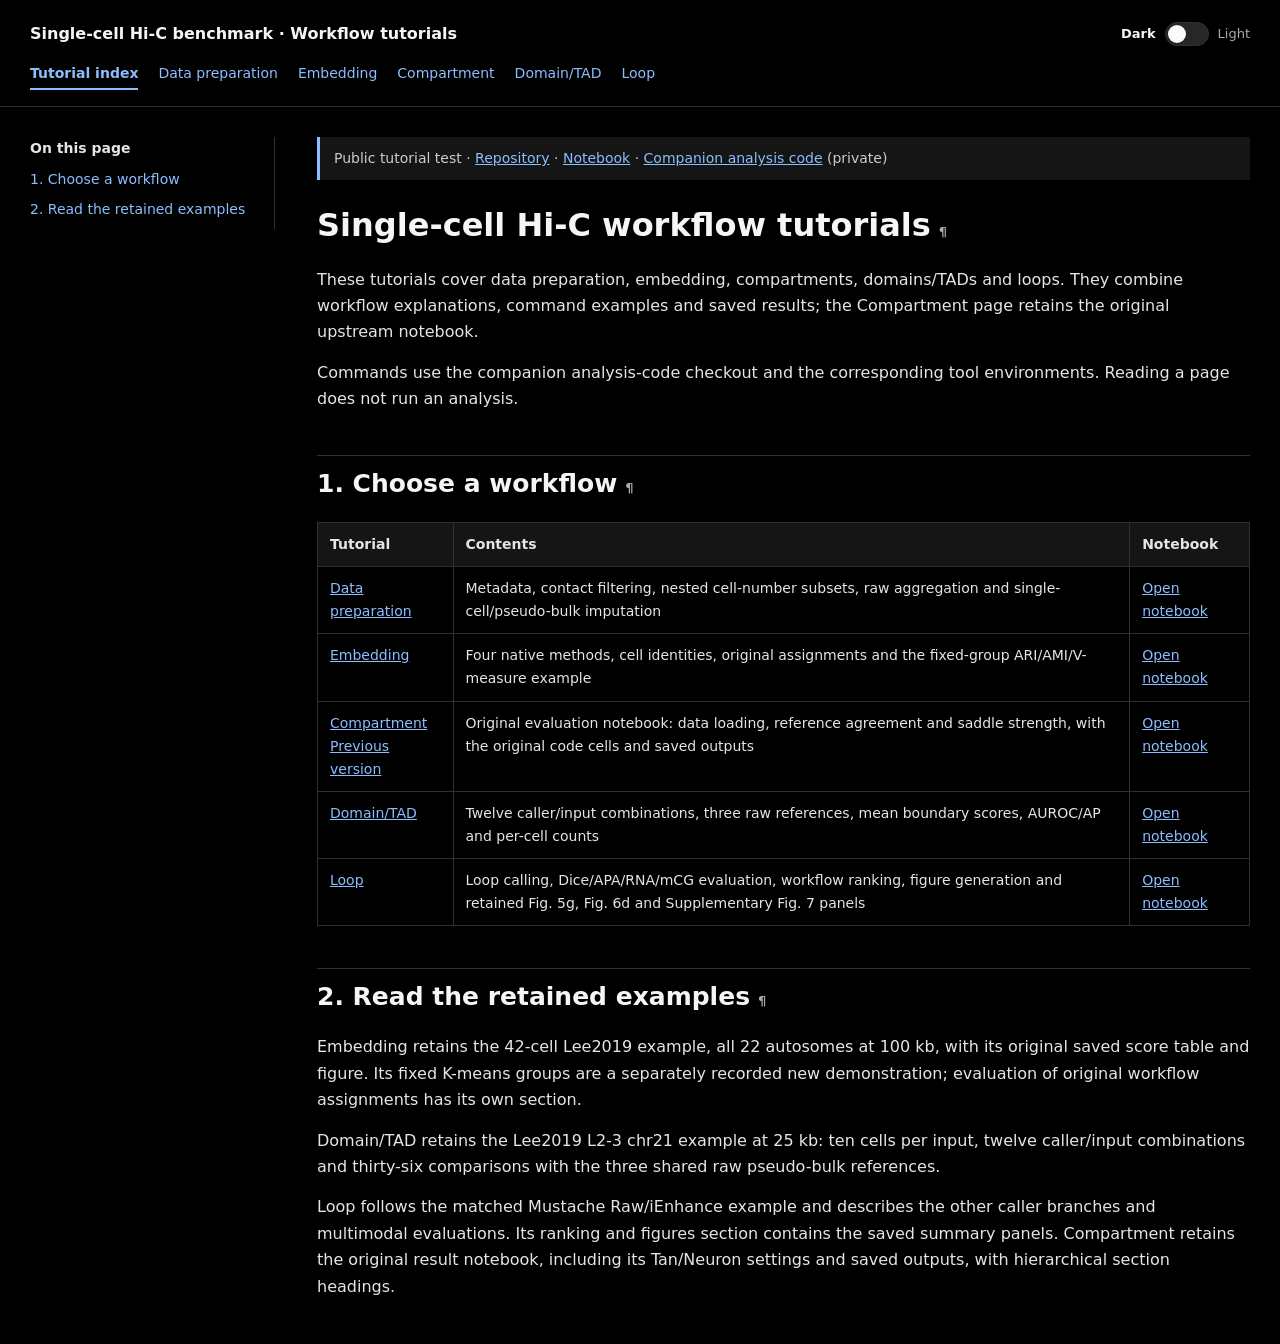
==== index.html @ 7c5e0586 "Simplify tutorial prose and consolidate repeated workflow commands" ====
<!DOCTYPE html>

<html data-theme="dark" data-theme-mode="dark" lang="en"><head><meta charset="utf-8"/><meta content="width=device-width,initial-scale=1" name="viewport"/><meta content="dark light" name="color-scheme"/><title>Tutorial index · Single-cell Hi-C tutorials</title><style>
*{box-sizing:border-box}body{margin:0;color:#243347;background:#fff;font:16px/1.65 system-ui,-apple-system,"Segoe UI",sans-serif}
.topbar{border-bottom:1px solid #dae2ec;padding:16px 30px;color:#173653}.brand{font-weight:650}.modules{display:flex;gap:8px 20px;flex-wrap:wrap;font-size:14px;margin-top:10px}.modules a{text-decoration:none;padding-bottom:3px}.modules .active{font-weight:700;border-bottom:2px solid #2463a0}
.layout{max-width:1440px;margin:auto;padding:30px;display:grid;grid-template-columns:245px minmax(0,1fr);gap:42px}
nav{position:sticky;top:24px;align-self:start;font-size:14px;border-right:1px solid #e0e6ee;padding-right:18px;max-height:calc(100vh - 48px);overflow:auto}
nav strong{display:block;margin-bottom:10px}nav a{display:block;margin:0 0 10px;text-decoration:none;line-height:1.4}
main{min-width:0;max-width:1040px}h1{font-size:32px;line-height:1.25;margin-top:0}h2{font-size:25px;line-height:1.3;margin-top:42px;padding-top:12px;border-top:1px solid #e6ebf1;scroll-margin-top:18px}
h3{font-size:20px;margin-top:28px}a{color:#2463a0}p{margin:14px 0}pre{padding:17px 20px;border:1px solid #dce4ee;border-radius:6px;background:#f5f7fb;overflow-x:auto;font:13px/1.55 Consolas,monospace}
code{font-family:Consolas,monospace;font-size:.9em}p code,li code,td code{background:#f1f4f8;padding:2px 4px;border-radius:3px;overflow-wrap:anywhere}
.table-wrap{overflow-x:auto;margin:22px 0}table{border-collapse:collapse;width:100%;font-size:14px}th,td{border:1px solid #dce4ee;padding:10px 12px;text-align:left;vertical-align:top}th{background:#eff4fa}
img{max-width:100%;height:auto}.anchor-link{font-size:13px;margin-left:8px;text-decoration:none;color:#8fa6bb}.cell{padding:0}.text_cell_render{padding:0}footer{margin:35px 0;color:#68798b;font-size:13px}
@media(max-width:900px){.layout{grid-template-columns:1fr;padding:20px;gap:20px}nav{position:static;border-right:none;border-bottom:1px solid #dae2ec;padding-bottom:18px;max-height:none}h1{font-size:28px}.topbar{padding:16px 20px}}
pre { line-height: 125%; }
td.linenos .normal { color: #666666; background-color: transparent; padding-left: 5px; padding-right: 5px; }
span.linenos { color: #666666; background-color: transparent; padding-left: 5px; padding-right: 5px; }
td.linenos .special { color: #000000; background-color: #ffffc0; padding-left: 5px; padding-right: 5px; }
span.linenos.special { color: #000000; background-color: #ffffc0; padding-left: 5px; padding-right: 5px; }
.highlight .hll { background-color: #ffffcc }
.highlight { background: #f0f0f0; }
.highlight .c { color: #60A0B0; font-style: italic } /* Comment */
.highlight .err { border: 1px solid #F00 } /* Error */
.highlight .k { color: #007020; font-weight: bold } /* Keyword */
.highlight .o { color: #666 } /* Operator */
.highlight .ch { color: #60A0B0; font-style: italic } /* Comment.Hashbang */
.highlight .cm { color: #60A0B0; font-style: italic } /* Comment.Multiline */
.highlight .cp { color: #007020 } /* Comment.Preproc */
.highlight .cpf { color: #60A0B0; font-style: italic } /* Comment.PreprocFile */
.highlight .c1 { color: #60A0B0; font-style: italic } /* Comment.Single */
.highlight .cs { color: #60A0B0; background-color: #FFF0F0 } /* Comment.Special */
.highlight .gd { color: #A00000 } /* Generic.Deleted */
.highlight .ge { font-style: italic } /* Generic.Emph */
.highlight .ges { font-weight: bold; font-style: italic } /* Generic.EmphStrong */
.highlight .gr { color: #F00 } /* Generic.Error */
.highlight .gh { color: #000080; font-weight: bold } /* Generic.Heading */
.highlight .gi { color: #00A000 } /* Generic.Inserted */
.highlight .go { color: #888 } /* Generic.Output */
.highlight .gp { color: #C65D09; font-weight: bold } /* Generic.Prompt */
.highlight .gs { font-weight: bold } /* Generic.Strong */
.highlight .gu { color: #800080; font-weight: bold } /* Generic.Subheading */
.highlight .gt { color: #04D } /* Generic.Traceback */
.highlight .kc { color: #007020; font-weight: bold } /* Keyword.Constant */
.highlight .kd { color: #007020; font-weight: bold } /* Keyword.Declaration */
.highlight .kn { color: #007020; font-weight: bold } /* Keyword.Namespace */
.highlight .kp { color: #007020 } /* Keyword.Pseudo */
.highlight .kr { color: #007020; font-weight: bold } /* Keyword.Reserved */
.highlight .kt { color: #902000 } /* Keyword.Type */
.highlight .m { color: #40A070 } /* Literal.Number */
.highlight .s { color: #4070A0 } /* Literal.String */
.highlight .na { color: #4070A0 } /* Name.Attribute */
.highlight .nb { color: #007020 } /* Name.Builtin */
.highlight .nc { color: #0E84B5; font-weight: bold } /* Name.Class */
.highlight .no { color: #60ADD5 } /* Name.Constant */
.highlight .nd { color: #555; font-weight: bold } /* Name.Decorator */
.highlight .ni { color: #D55537; font-weight: bold } /* Name.Entity */
.highlight .ne { color: #007020 } /* Name.Exception */
.highlight .nf { color: #06287E } /* Name.Function */
.highlight .nl { color: #002070; font-weight: bold } /* Name.Label */
.highlight .nn { color: #0E84B5; font-weight: bold } /* Name.Namespace */
.highlight .nt { color: #062873; font-weight: bold } /* Name.Tag */
.highlight .nv { color: #BB60D5 } /* Name.Variable */
.highlight .ow { color: #007020; font-weight: bold } /* Operator.Word */
.highlight .w { color: #BBB } /* Text.Whitespace */
.highlight .mb { color: #40A070 } /* Literal.Number.Bin */
.highlight .mf { color: #40A070 } /* Literal.Number.Float */
.highlight .mh { color: #40A070 } /* Literal.Number.Hex */
.highlight .mi { color: #40A070 } /* Literal.Number.Integer */
.highlight .mo { color: #40A070 } /* Literal.Number.Oct */
.highlight .sa { color: #4070A0 } /* Literal.String.Affix */
.highlight .sb { color: #4070A0 } /* Literal.String.Backtick */
.highlight .sc { color: #4070A0 } /* Literal.String.Char */
.highlight .dl { color: #4070A0 } /* Literal.String.Delimiter */
.highlight .sd { color: #4070A0; font-style: italic } /* Literal.String.Doc */
.highlight .s2 { color: #4070A0 } /* Literal.String.Double */
.highlight .se { color: #4070A0; font-weight: bold } /* Literal.String.Escape */
.highlight .sh { color: #4070A0 } /* Literal.String.Heredoc */
.highlight .si { color: #70A0D0; font-style: italic } /* Literal.String.Interpol */
.highlight .sx { color: #C65D09 } /* Literal.String.Other */
.highlight .sr { color: #235388 } /* Literal.String.Regex */
.highlight .s1 { color: #4070A0 } /* Literal.String.Single */
.highlight .ss { color: #517918 } /* Literal.String.Symbol */
.highlight .bp { color: #007020 } /* Name.Builtin.Pseudo */
.highlight .fm { color: #06287E } /* Name.Function.Magic */
.highlight .vc { color: #BB60D5 } /* Name.Variable.Class */
.highlight .vg { color: #BB60D5 } /* Name.Variable.Global */
.highlight .vi { color: #BB60D5 } /* Name.Variable.Instance */
.highlight .vm { color: #BB60D5 } /* Name.Variable.Magic */
.highlight .il { color: #40A070 } /* Literal.Number.Integer.Long */
.edition-note{font-size:14px;padding:10px 14px;background:#eff4fa;border-left:3px solid #2463a0;margin:0 0 25px;color:#40566d}

/* Two-level page headings and grouped navigation. */
nav .toc-group{margin:0 0 14px}
nav .toc-group summary{cursor:pointer;color:#173653;font-weight:650;line-height:1.45}
nav .toc-group summary::marker{color:#6e839b;font-size:12px}
nav .toc-group summary a{display:inline;margin:0;color:inherit;font-weight:inherit}
nav .toc-group[open] summary{margin-bottom:9px}
nav .toc-subsections{padding-left:12px;margin-left:5px;border-left:1px solid #dce4ee}
nav .toc-subsections a{font-size:13px;line-height:1.45;margin-bottom:9px}
h3{scroll-margin-top:18px}
.method-title{font-size:18px;font-weight:650;line-height:1.4;margin:26px 0 12px;scroll-margin-top:18px}
</style><link data-tutorial-theme="system" href="assets/theme.css?v=c4c3e50df51a" rel="stylesheet"/><script data-tutorial-theme-script="true" src="assets/theme.js?v=5e6405cc1496"></script></head><body><header class="topbar"><div class="topbar-heading"><div class="brand">Single-cell Hi-C benchmark · Workflow tutorials</div><div aria-label="Color mode" class="theme-switcher" hidden="" role="group">
<span class="theme-option" data-theme-value="dark">Dark</span>
<button aria-checked="false" aria-label="Light mode" class="theme-switch" id="theme-toggle" role="switch" title="Switch to light mode" type="button">
<span aria-hidden="true" class="theme-switch-track"><span class="theme-switch-thumb"></span></span>
</button>
<span class="theme-option" data-theme-value="light">Light</span>
</div></div><div class="modules"><a class="active" href="index.html">Tutorial index</a><a class="" href="tutorials/data_preparation.html">Data preparation</a><a class="" href="tutorials/embedding.html">Embedding</a><a class="" href="tutorials/compartment.html">Compartment</a><a class="" href="tutorials/tad.html">Domain/TAD</a><a class="" href="tutorials/loop.html">Loop</a></div></header><div class="layout"><nav><strong>On this page</strong><a href="#1.-Choose-a-workflow">1. Choose a workflow</a><a href="#2.-Read-the-retained-examples">2. Read the retained examples</a></nav><main><p class="edition-note">Public tutorial test · <a href="https://github.com/rawandy2001-design/benchmark-tutorials">Repository</a> · <a href="tutorials/tutorials.ipynb">Notebook</a> · <a href="https://github.com/rawandy2001-design/benchmark">Companion analysis code</a> (private)</p><div class="cell border-box-sizing text_cell rendered" id="cell-id=index-tutorial-00"><div class="prompt input_prompt">
</div><div class="inner_cell">
<div class="text_cell_render border-box-sizing rendered_html"><h1 id="Single-cell-Hi-C-workflow-tutorials">Single-cell Hi-C workflow tutorials<a class="anchor-link" href="#Single-cell-Hi-C-workflow-tutorials">¶</a></h1><p>These tutorials cover data preparation, embedding, compartments, domains/TADs and loops. They combine workflow explanations, command examples and saved results; the Compartment page retains the original upstream notebook.</p>
<p>Commands use the companion analysis-code checkout and the corresponding tool environments. Reading a page does not run an analysis.</p>
</div>
</div>
</div>
<div class="cell border-box-sizing text_cell rendered" id="cell-id=index-tutorial-01"><div class="prompt input_prompt">
</div><div class="inner_cell">
<div class="text_cell_render border-box-sizing rendered_html">
<h2 id="1.-Choose-a-workflow">1. Choose a workflow<a class="anchor-link" href="#1.-Choose-a-workflow">¶</a></h2><div class="table-wrap"><table>
<thead>
<tr>
<th>Tutorial</th>
<th>Contents</th>
<th>Notebook</th></tr>
</thead>
<tbody>
<tr>
<td><a href="tutorials/data_preparation.html">Data preparation</a></td>
<td>Metadata, contact filtering, nested cell-number subsets, raw aggregation and single-cell/pseudo-bulk imputation</td>
<td><a href="tutorials/data_preparation.ipynb">Open notebook</a></td></tr>
<tr>
<td><a href="tutorials/embedding.html">Embedding</a></td>
<td>Four native methods, cell identities, original assignments and the fixed-group ARI/AMI/V-measure example</td>
<td><a href="tutorials/embedding.ipynb">Open notebook</a></td></tr>
<tr>
<td><a href="tutorials/compartment.html">Compartment</a><br/><a href="tutorials/compartment-previous.html">Previous version</a></td>
<td>Original evaluation notebook: data loading, reference agreement and saddle strength, with the original code cells and saved outputs</td>
<td><a href="tutorials/compartment.ipynb">Open notebook</a></td></tr>
<tr>
<td><a href="tutorials/tad.html">Domain/TAD</a></td>
<td>Twelve caller/input combinations, three raw references, mean boundary scores, AUROC/AP and per-cell counts</td>
<td><a href="tutorials/tad.ipynb">Open notebook</a></td></tr>
<tr>
<td><a href="tutorials/loop.html">Loop</a></td>
<td>Loop calling, Dice/APA/RNA/mCG evaluation, workflow ranking, figure generation and retained Fig. 5g, Fig. 6d and Supplementary Fig. 7 panels</td>
<td><a href="tutorials/loop.ipynb">Open notebook</a></td></tr>
</tbody>
</table></div>
</div>
</div>
</div>
<div class="cell border-box-sizing text_cell rendered" id="cell-id=index-tutorial-02"><div class="prompt input_prompt">
</div><div class="inner_cell">
<div class="text_cell_render border-box-sizing rendered_html">
<h2 id="2.-Read-the-retained-examples">2. Read the retained examples<a class="anchor-link" href="#2.-Read-the-retained-examples">¶</a></h2><p>Embedding retains the 42-cell Lee2019 example, all 22 autosomes at 100 kb,
with its original saved score table and figure. Its fixed K-means groups
are a separately recorded new demonstration; evaluation of original workflow
assignments has its own section.</p>
<p>Domain/TAD retains the Lee2019 L2-3 chr21 example at 25 kb: ten cells per
input, twelve caller/input combinations and thirty-six comparisons with
the three shared raw pseudo-bulk references.</p>
<p>Loop follows the matched Mustache Raw/iEnhance example and describes the
other caller branches and multimodal evaluations. Its ranking and figures section contains the saved summary panels. Compartment retains the original result notebook, including its Tan/Neuron settings and saved outputs, with hierarchical section headings.</p>
</div>
</div>
</div>
</main></div><script id="toc-hierarchy-script">
(() => {
  function revealSection() {
    let id;
    try { id = decodeURIComponent(location.hash.slice(1)); } catch { return; }
    const target = id && document.getElementById(id);
    if (!target) return;
    let heading = null;
    for (const candidate of document.querySelectorAll('main h2, main h3')) {
      if (candidate === target || (candidate.compareDocumentPosition(target) & Node.DOCUMENT_POSITION_FOLLOWING)) {
        heading = candidate;
      }
    }
    if (!heading) return;
    for (const link of document.querySelectorAll('nav .toc-group a')) {
      if (link.getAttribute('href') === '#' + heading.id) {
        const group = link.closest('details');
        if (group) group.open = true;
        break;
      }
    }
  }
  window.addEventListener('hashchange', revealSection);
  revealSection();
})();
</script></body></html>
---- assets/theme.css ----
/* Shared black and white palettes. Dark is the default. */
:root {
  color-scheme: dark;
  --page-bg: #000000;
  --text: #e5e5e5;
  --heading: #f5f5f5;
  --link: #8bbdff;
  --muted: #aaaaaa;
  --border: #303030;
  --surface: #151515;
  --code-bg: #101010;
  --code-text: #e5e5e5;
  --inline-code-bg: #222222;
  --note-text: #cccccc;
  --marker: #aaaaaa;
  --selection: #3b3b3b;
  --syntax-comment: #aaaaaa;
  --syntax-keyword: #c4b5fd;
  --syntax-string: #9fdfb6;
  --syntax-number: #f4bf88;
  --syntax-type: #f4bf88;
  --syntax-name: #8bd5f0;
  --syntax-function: #8bbdff;
  --syntax-variable: #d9b6f2;
  --syntax-prompt: #f4bf88;
  --syntax-error: #ffb4ab;
  --syntax-error-bg: #3c2222;
  --syntax-insert-bg: #193b2d;
  --syntax-delete-bg: #3c2222;
  --syntax-highlight-bg: #493f21;
  --switch-track: #272727;
  --switch-thumb: #fafafa;
}

@media screen {
  :root[data-theme="light"] {
    color-scheme: light;
    --page-bg: #ffffff;
    --text: #243347;
    --heading: #173653;
    --link: #2463a0;
    --muted: #5b6c80;
    --border: #dae2ec;
    --surface: #eff4fa;
    --code-bg: #f5f7fb;
    --code-text: #243347;
    --inline-code-bg: #f1f4f8;
    --note-text: #40566d;
    --marker: #62788f;
    --selection: #cfe4ff;
    --syntax-comment: #526b78;
    --syntax-keyword: #006639;
    --syntax-string: #315f90;
    --syntax-number: #286653;
    --syntax-type: #8b3b00;
    --syntax-name: #11617d;
    --syntax-function: #133e7a;
    --syntax-variable: #7c4293;
    --syntax-prompt: #8a4300;
    --syntax-error: #b42318;
    --syntax-error-bg: #fef3f2;
    --syntax-insert-bg: #eaf6ed;
    --syntax-delete-bg: #fcebec;
    --syntax-highlight-bg: #fff2bd;
    --switch-track: #e5e5e5;
    --switch-thumb: #252525;
  }
}

html { background: var(--page-bg); }
body { background: var(--page-bg); color: var(--text); }
h1, h2, h3, .method-title { color: var(--heading); }
a { color: var(--link); }
.topbar { border-color: var(--border); color: var(--heading); }
.modules .active { border-color: var(--link); }
nav, h2 { border-color: var(--border); }
nav .toc-group summary { color: var(--heading); }
nav .toc-group summary::marker { color: var(--marker); }
nav .toc-subsections { border-color: var(--border); }
.anchor-link { color: var(--marker); }
footer { color: var(--muted); }
.edition-note {
  color: var(--note-text);
  background: var(--surface);
  border-color: var(--link);
}
th, td { border-color: var(--border); }
th { background: var(--surface); }
pre, .highlight { background: var(--code-bg); color: var(--code-text); }
pre { border-color: var(--border); }
p code, li code, td code, th code {
  background: var(--inline-code-bg);
  color: var(--code-text);
}
.highlight pre, pre code { background: transparent; color: inherit; }
td.linenos .normal, span.linenos .normal {
  color: var(--muted);
  background: transparent;
}
td.linenos .special, span.linenos .special, .highlight .hll {
  color: var(--code-text);
  background: var(--syntax-highlight-bg);
}
.highlight .c, .highlight .ch, .highlight .cm, .highlight .cp,
.highlight .cpf, .highlight .c1, .highlight .cs, .highlight .go {
  color: var(--syntax-comment);
}
.highlight .cs { background: transparent; }
.highlight .k, .highlight .kc, .highlight .kd, .highlight .kn,
.highlight .kp, .highlight .kr, .highlight .ow, .highlight .nb,
.highlight .bp, .highlight .ne { color: var(--syntax-keyword); }
.highlight .kt { color: var(--syntax-type); }
.highlight .s, .highlight .sa, .highlight .sb, .highlight .sc,
.highlight .dl, .highlight .sd, .highlight .s2, .highlight .se,
.highlight .sh, .highlight .si, .highlight .sx, .highlight .sr,
.highlight .s1, .highlight .ss { color: var(--syntax-string); }
.highlight .m, .highlight .mb, .highlight .mf, .highlight .mh,
.highlight .mi, .highlight .mo, .highlight .il { color: var(--syntax-number); }
.highlight .nc, .highlight .nn, .highlight .no, .highlight .nt {
  color: var(--syntax-name);
}
.highlight .nf, .highlight .fm, .highlight .nl { color: var(--syntax-function); }
.highlight .nv, .highlight .vc, .highlight .vg, .highlight .vi,
.highlight .vm, .highlight .na { color: var(--syntax-variable); }
.highlight .o, .highlight .w, .highlight .nd { color: var(--code-text); }
.highlight .gh, .highlight .gu { color: var(--heading); }
.highlight .gp { color: var(--syntax-prompt); }
.highlight .err, .highlight .gr { color: var(--syntax-error); border-color: var(--syntax-error); }
.highlight .err { background: var(--syntax-error-bg); }
.highlight .gd { color: var(--syntax-error); background: var(--syntax-delete-bg); }
.highlight .gi { color: var(--syntax-string); background: var(--syntax-insert-bg); }
::selection { background: var(--selection); color: var(--text); }
a:focus-visible, summary:focus-visible { outline: 2px solid var(--link); outline-offset: 3px; }
/* Scientific figures retain their original colors and a white plotting surface. */
main img { background: #ffffff; color-scheme: only light; }

/* Dark on the left, Light on the right; the thumb follows the chosen side. */
.topbar-heading { display: flex; align-items: center; justify-content: space-between; gap: 16px; }
.topbar-heading .brand { min-width: 0; }
.theme-switcher {
  display: inline-flex; align-items: center; gap: 8px; flex: 0 0 auto; direction: ltr;
  font: 500 13px/1.3 system-ui, -apple-system, "Segoe UI", sans-serif;
}
.theme-switcher[hidden] { display: none; }
.theme-option { color: var(--muted); }
:root[data-theme="dark"] .theme-option[data-theme-value="dark"],
:root[data-theme="light"] .theme-option[data-theme-value="light"] {
  color: var(--heading); font-weight: 650;
}
.theme-switch {
  display: inline-flex; align-items: center; justify-content: center;
  width: 46px; height: 36px; flex: 0 0 auto; margin: 0; padding: 0;
  border: 0; border-radius: 8px; background: transparent; color: var(--text);
  cursor: pointer; -webkit-tap-highlight-color: transparent;
}
.theme-switch-track {
  display: block; position: relative; box-sizing: border-box;
  width: 44px; height: 24px; border: 1px solid var(--border); border-radius: 999px;
  background: var(--switch-track); transition: background-color 160ms ease;
}
.theme-switch-thumb {
  display: block; position: absolute; top: 2px; left: 2px;
  width: 18px; height: 18px; border-radius: 50%; background: var(--switch-thumb);
  box-shadow: 0 1px 3px rgb(0 0 0 / 22%); transform: translateX(0);
  transition: transform 160ms ease, background-color 160ms ease;
}
.theme-switch[aria-checked="true"] .theme-switch-thumb { transform: translateX(20px); }
.theme-switch:hover .theme-switch-track { border-color: var(--muted); }
.theme-switch:focus-visible { outline: 2px solid var(--link); outline-offset: 3px; }
@media (max-width: 600px) {
  .topbar-heading { gap: 10px; }
  .theme-switcher { gap: 6px; font-size: 12px; }
}
@media (prefers-reduced-motion: reduce) {
  .theme-switch-track, .theme-switch-thumb { transition: none; }
}
@media print { .theme-switcher { display: none; } }

@media print {
  :root, :root[data-theme] {
    color-scheme: light;
    --page-bg: #ffffff;
    --text: #243347;
    --heading: #173653;
    --link: #2463a0;
    --muted: #5b6c80;
    --border: #dae2ec;
    --surface: #eff4fa;
    --code-bg: #f5f7fb;
    --code-text: #243347;
    --inline-code-bg: #f1f4f8;
    --note-text: #40566d;
    --marker: #62788f;
    --selection: #cfe4ff;
    --syntax-comment: #526b78;
    --syntax-keyword: #006639;
    --syntax-string: #315f90;
    --syntax-number: #286653;
    --syntax-type: #8b3b00;
    --syntax-name: #11617d;
    --syntax-function: #133e7a;
    --syntax-variable: #7c4293;
    --syntax-prompt: #8a4300;
    --syntax-error: #b42318;
    --syntax-error-bg: #fef3f2;
    --syntax-insert-bg: #eaf6ed;
    --syntax-delete-bg: #fcebec;
    --syntax-highlight-bg: #fff2bd;
    --switch-track: #e5e5e5;
    --switch-thumb: #252525;
  }
}
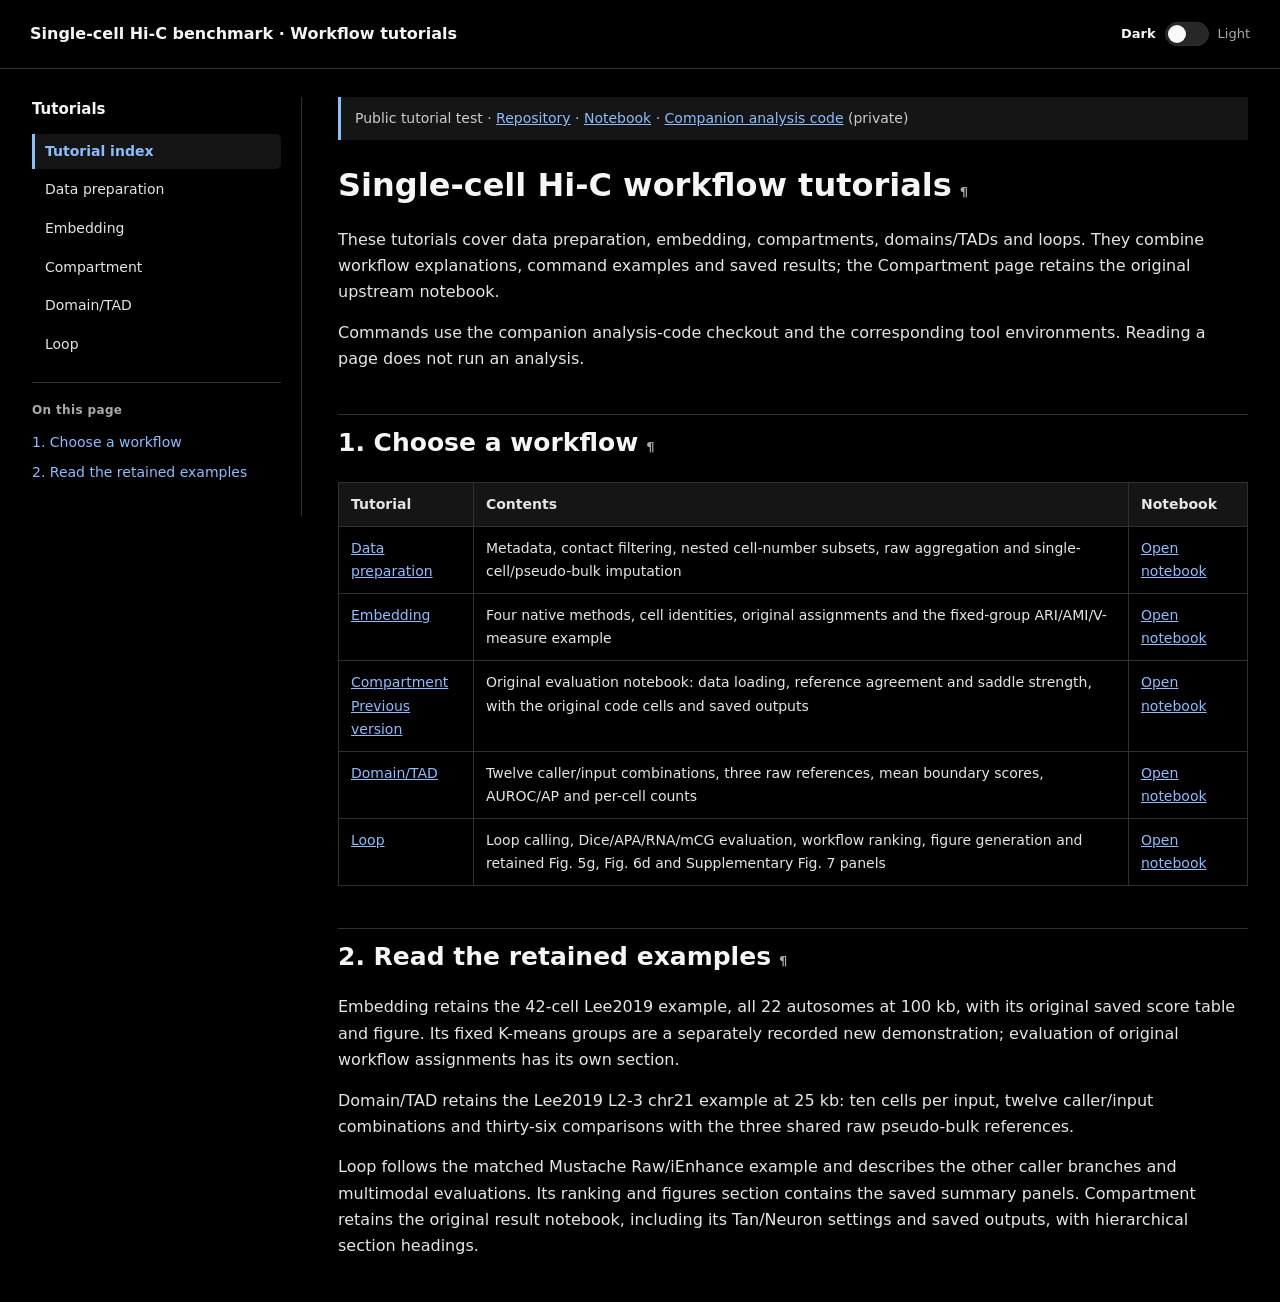
==== commit 744422b0: "Move workflow and section navigation into a responsive left sidebar" ====
--- a/index.html
+++ b/index.html
@@ -99,13 +99,13 @@
 nav .toc-subsections a{font-size:13px;line-height:1.45;margin-bottom:9px}
 h3{scroll-margin-top:18px}
 .method-title{font-size:18px;font-weight:650;line-height:1.4;margin:26px 0 12px;scroll-margin-top:18px}
-</style><link data-tutorial-theme="system" href="assets/theme.css?v=c4c3e50df51a" rel="stylesheet"/><script data-tutorial-theme-script="true" src="assets/theme.js?v=5e6405cc1496"></script></head><body><header class="topbar"><div class="topbar-heading"><div class="brand">Single-cell Hi-C benchmark · Workflow tutorials</div><div aria-label="Color mode" class="theme-switcher" hidden="" role="group">
+</style><link data-tutorial-theme="system" href="assets/theme.css?v=c4c3e50df51a" rel="stylesheet"/><script data-tutorial-theme-script="true" src="assets/theme.js?v=5e6405cc1496"></script><link href="assets/sidebar.css?v=be8e6513cf1a" rel="stylesheet"/><script defer="" src="assets/sidebar.js?v=d603e5461e98"></script></head><body><header class="topbar"><div class="topbar-heading"><button aria-controls="tutorial-sidebar" aria-expanded="false" aria-label="Open contents" class="sidebar-toggle" id="sidebar-toggle" type="button">Contents</button><div class="brand">Single-cell Hi-C benchmark · Workflow tutorials</div><div aria-label="Color mode" class="theme-switcher" hidden="" role="group">
 <span class="theme-option" data-theme-value="dark">Dark</span>
 <button aria-checked="false" aria-label="Light mode" class="theme-switch" id="theme-toggle" role="switch" title="Switch to light mode" type="button">
 <span aria-hidden="true" class="theme-switch-track"><span class="theme-switch-thumb"></span></span>
 </button>
 <span class="theme-option" data-theme-value="light">Light</span>
-</div></div><div class="modules"><a class="active" href="index.html">Tutorial index</a><a class="" href="tutorials/data_preparation.html">Data preparation</a><a class="" href="tutorials/embedding.html">Embedding</a><a class="" href="tutorials/compartment.html">Compartment</a><a class="" href="tutorials/tad.html">Domain/TAD</a><a class="" href="tutorials/loop.html">Loop</a></div></header><div class="layout"><nav><strong>On this page</strong><a href="#1.-Choose-a-workflow">1. Choose a workflow</a><a href="#2.-Read-the-retained-examples">2. Read the retained examples</a></nav><main><p class="edition-note">Public tutorial test · <a href="https://github.com/rawandy2001-design/benchmark-tutorials">Repository</a> · <a href="tutorials/tutorials.ipynb">Notebook</a> · <a href="https://github.com/rawandy2001-design/benchmark">Companion analysis code</a> (private)</p><div class="cell border-box-sizing text_cell rendered" id="cell-id=index-tutorial-00"><div class="prompt input_prompt">
+</div></div></header><div class="layout"><nav aria-label="Tutorial navigation" class="tutorial-sidebar" id="tutorial-sidebar"><div class="sidebar-heading"><strong>Tutorials</strong><button aria-label="Close contents" class="sidebar-close" id="sidebar-close" type="button">×</button></div><div aria-label="Workflows" class="modules"><a aria-current="page" class="active" href="index.html">Tutorial index</a><a class="" href="tutorials/data_preparation.html">Data preparation</a><a class="" href="tutorials/embedding.html">Embedding</a><a class="" href="tutorials/compartment.html">Compartment</a><a class="" href="tutorials/tad.html">Domain/TAD</a><a class="" href="tutorials/loop.html">Loop</a></div><div class="page-toc"><strong>On this page</strong><a href="#1.-Choose-a-workflow">1. Choose a workflow</a><a href="#2.-Read-the-retained-examples">2. Read the retained examples</a></div></nav><main><p class="edition-note">Public tutorial test · <a href="https://github.com/rawandy2001-design/benchmark-tutorials">Repository</a> · <a href="tutorials/tutorials.ipynb">Notebook</a> · <a href="https://github.com/rawandy2001-design/benchmark">Companion analysis code</a> (private)</p><div class="cell border-box-sizing text_cell rendered" id="cell-id=index-tutorial-00"><div class="prompt input_prompt">
 </div><div class="inner_cell">
 <div class="text_cell_render border-box-sizing rendered_html"><h1 id="Single-cell-Hi-C-workflow-tutorials">Single-cell Hi-C workflow tutorials<a class="anchor-link" href="#Single-cell-Hi-C-workflow-tutorials">¶</a></h1><p>These tutorials cover data preparation, embedding, compartments, domains/TADs and loops. They combine workflow explanations, command examples and saved results; the Compartment page retains the original upstream notebook.</p>
 <p>Commands use the companion analysis-code checkout and the corresponding tool environments. Reading a page does not run an analysis.</p>
@@ -188,4 +188,4 @@
   window.addEventListener('hashchange', revealSection);
   revealSection();
 })();
-</script></body></html>+</script><div aria-hidden="true" class="sidebar-backdrop" hidden="" id="sidebar-backdrop"></div></body></html>
--- a/assets/sidebar.css
+++ b/assets/sidebar.css
@@ -0,0 +1,164 @@
+/* Shared left navigation for the tutorial pages. */
+.layout {
+  max-width: 1600px;
+  display: grid;
+  grid-template-columns: 270px minmax(0, 1fr);
+  gap: 36px;
+  padding: 28px 32px;
+}
+.tutorial-sidebar {
+  position: sticky;
+  top: 20px;
+  align-self: start;
+  max-height: calc(100vh - 40px);
+  max-height: calc(100dvh - 40px);
+  overflow-y: auto;
+  overflow-x: hidden;
+  overscroll-behavior: contain;
+  scrollbar-width: thin;
+  scrollbar-color: var(--border, #dae2ec) transparent;
+  border-right: 1px solid var(--border, #dae2ec);
+  border-bottom: 0;
+  padding: 0 20px 24px 0;
+}
+.sidebar-heading {
+  display: flex;
+  align-items: center;
+  justify-content: space-between;
+  gap: 12px;
+  margin-bottom: 12px;
+  color: var(--heading, #173653);
+}
+.sidebar-heading strong { margin: 0; font-size: 15px; }
+.tutorial-sidebar .modules {
+  display: grid;
+  gap: 3px;
+  margin: 0;
+  padding-bottom: 20px;
+}
+.tutorial-sidebar .modules a {
+  margin: 0;
+  padding: 8px 10px;
+  border-left: 3px solid transparent;
+  border-bottom: 0;
+  border-radius: 0 5px 5px 0;
+  color: var(--text, #243347);
+  line-height: 1.4;
+}
+.tutorial-sidebar .modules a:hover,
+.tutorial-sidebar .modules a:focus-visible {
+  background: var(--surface, #eff4fa);
+}
+.tutorial-sidebar .modules .active,
+.tutorial-sidebar .modules .current-section {
+  border-left-color: var(--link, #2463a0);
+  background: var(--surface, #eff4fa);
+  color: var(--link, #2463a0);
+  font-weight: 650;
+}
+.page-toc, .sidebar-versions {
+  border-top: 1px solid var(--border, #dae2ec);
+  padding-top: 18px;
+}
+.page-toc > strong, .sidebar-versions > strong {
+  color: var(--muted, #5b6c80);
+  font-size: 12px;
+  font-weight: 650;
+  letter-spacing: .03em;
+  margin-bottom: 12px;
+}
+.sidebar-versions { margin-bottom: 18px; }
+.sidebar-versions .modules { padding-bottom: 0; }
+.page-toc a { overflow-wrap: anywhere; }
+.topbar-heading {
+  display: flex;
+  align-items: center;
+  justify-content: space-between;
+  gap: 16px;
+}
+.topbar-heading .brand { flex: 1; min-width: 0; }
+.sidebar-toggle, .sidebar-close {
+  display: none;
+  border: 1px solid var(--border, #dae2ec);
+  border-radius: 6px;
+  background: var(--surface, #eff4fa);
+  color: var(--text, #243347);
+  padding: 7px 10px;
+  font: inherit;
+  cursor: pointer;
+}
+.sidebar-toggle:focus-visible, .sidebar-close:focus-visible {
+  outline: 2px solid var(--link, #2463a0);
+  outline-offset: 3px;
+}
+.sidebar-backdrop[hidden] { display: none; }
+@media (min-width: 761px) and (max-width: 1100px) {
+  .layout { grid-template-columns: 235px minmax(0, 1fr); gap: 24px; padding: 24px; }
+}
+@media (max-width: 760px) {
+  .layout { grid-template-columns: minmax(0, 1fr); padding: 20px; gap: 20px; }
+  /* The complete navigation remains usable if JavaScript is unavailable. */
+  .tutorial-sidebar {
+    position: static;
+    max-height: none;
+    border-right: 0;
+    border-bottom: 1px solid var(--border, #dae2ec);
+    padding: 0 0 20px;
+  }
+  .topbar { padding: 14px 16px; }
+  .topbar-heading { gap: 10px; }
+  .topbar-heading .brand { font-size: 14px; line-height: 1.4; }
+  :root[data-sidebar-enhanced="true"] .sidebar-toggle {
+    display: inline-flex;
+    align-items: center;
+    flex: 0 0 auto;
+    font-size: 13px;
+  }
+  :root[data-sidebar-enhanced="true"] .sidebar-close {
+    display: inline-flex;
+    align-items: center;
+    justify-content: center;
+    min-width: 36px;
+    min-height: 36px;
+    padding: 4px;
+    font-size: 22px;
+    line-height: 1;
+  }
+  :root[data-sidebar-enhanced="true"] .tutorial-sidebar {
+    position: fixed;
+    inset: 0 auto 0 0;
+    z-index: 40;
+    width: min(320px, calc(100vw - 36px));
+    height: 100vh;
+    height: 100dvh;
+    max-height: none;
+    padding: 20px 22px;
+    border-right: 1px solid var(--border, #dae2ec);
+    border-bottom: 0;
+    background: var(--page-bg, #fff);
+    transform: translateX(-100%);
+    visibility: hidden;
+    transition: transform 180ms ease, visibility 180ms ease;
+  }
+  :root[data-sidebar-open="true"] .tutorial-sidebar {
+    transform: translateX(0);
+    visibility: visible;
+  }
+  :root[data-sidebar-open="true"],
+  :root[data-sidebar-open="true"] body { overflow: hidden; }
+  .sidebar-backdrop {
+    position: fixed;
+    inset: 0;
+    z-index: 30;
+    background: rgb(0 0 0 / 55%);
+  }
+}
+@media (prefers-reduced-motion: reduce) {
+  :root[data-sidebar-enhanced="true"] .tutorial-sidebar { transition: none; }
+}
+@media print {
+  .tutorial-sidebar, .sidebar-toggle, .sidebar-backdrop { display: none !important; }
+  .layout { display: block; max-width: none; padding: 0; }
+  :root[data-sidebar-open="true"],
+  :root[data-sidebar-open="true"] body { overflow: visible; }
+}
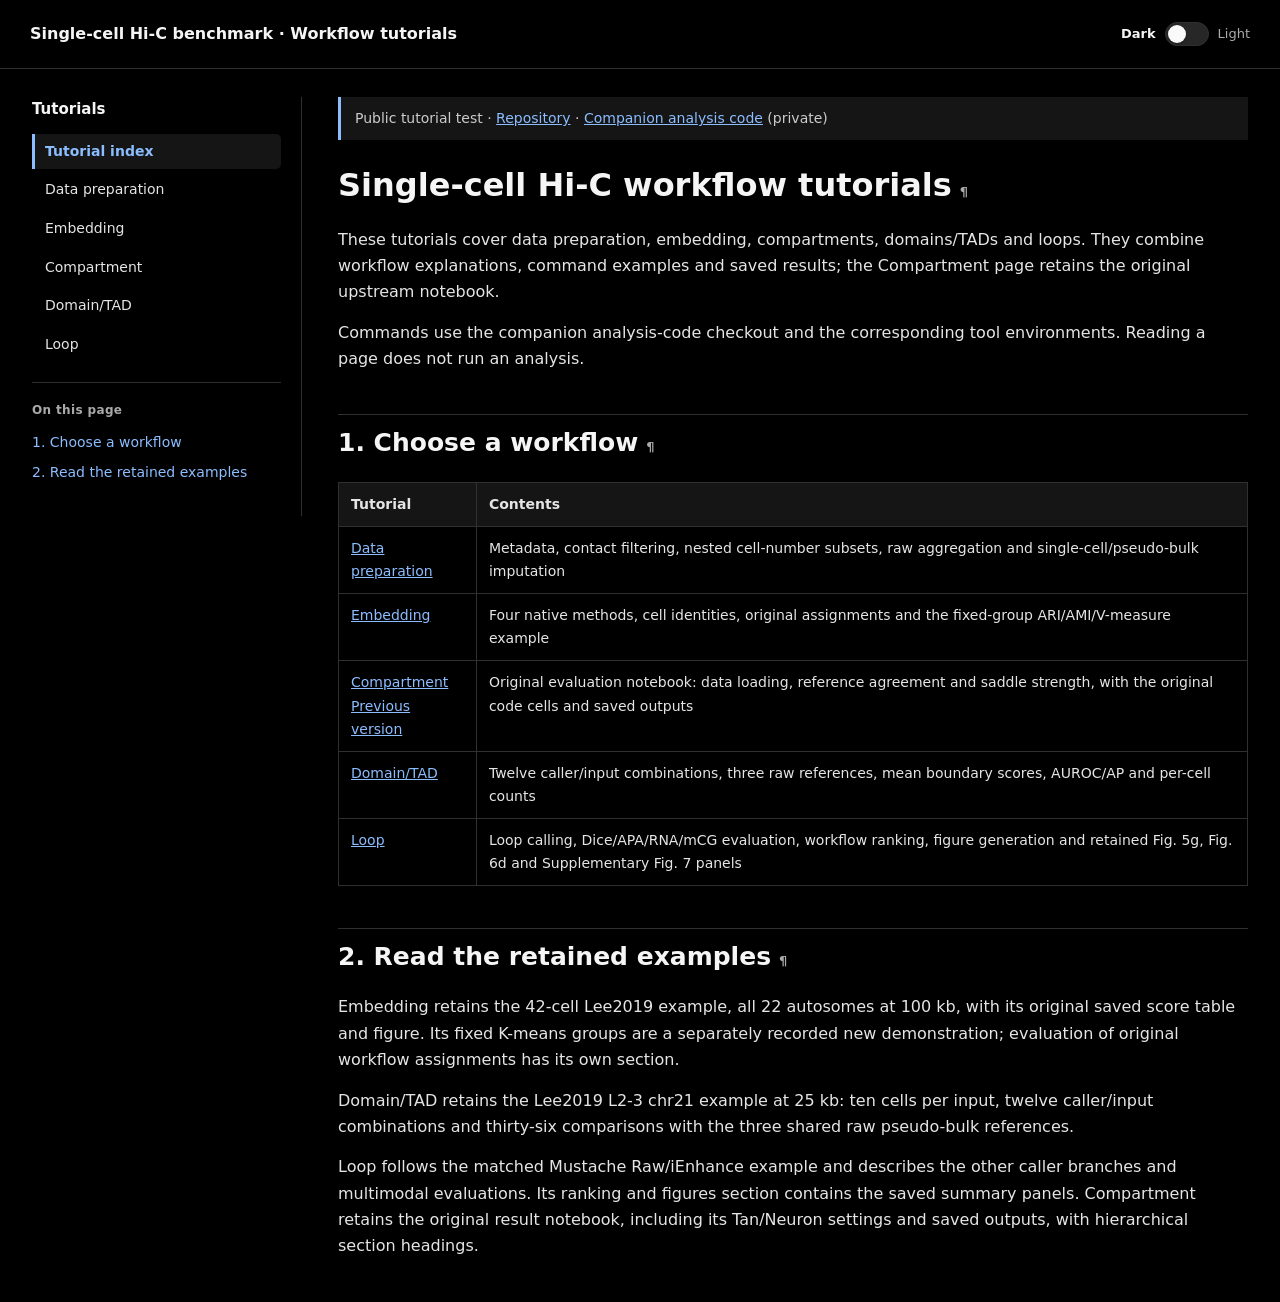
==== commit f91da5e9: "Remove direct notebook links from tutorial pages" ====
--- a/index.html
+++ b/index.html
@@ -105,7 +105,7 @@
 <span aria-hidden="true" class="theme-switch-track"><span class="theme-switch-thumb"></span></span>
 </button>
 <span class="theme-option" data-theme-value="light">Light</span>
-</div></div></header><div class="layout"><nav aria-label="Tutorial navigation" class="tutorial-sidebar" id="tutorial-sidebar"><div class="sidebar-heading"><strong>Tutorials</strong><button aria-label="Close contents" class="sidebar-close" id="sidebar-close" type="button">×</button></div><div aria-label="Workflows" class="modules"><a aria-current="page" class="active" href="index.html">Tutorial index</a><a class="" href="tutorials/data_preparation.html">Data preparation</a><a class="" href="tutorials/embedding.html">Embedding</a><a class="" href="tutorials/compartment.html">Compartment</a><a class="" href="tutorials/tad.html">Domain/TAD</a><a class="" href="tutorials/loop.html">Loop</a></div><div class="page-toc"><strong>On this page</strong><a href="#1.-Choose-a-workflow">1. Choose a workflow</a><a href="#2.-Read-the-retained-examples">2. Read the retained examples</a></div></nav><main><p class="edition-note">Public tutorial test · <a href="https://github.com/rawandy2001-design/benchmark-tutorials">Repository</a> · <a href="tutorials/tutorials.ipynb">Notebook</a> · <a href="https://github.com/rawandy2001-design/benchmark">Companion analysis code</a> (private)</p><div class="cell border-box-sizing text_cell rendered" id="cell-id=index-tutorial-00"><div class="prompt input_prompt">
+</div></div></header><div class="layout"><nav aria-label="Tutorial navigation" class="tutorial-sidebar" id="tutorial-sidebar"><div class="sidebar-heading"><strong>Tutorials</strong><button aria-label="Close contents" class="sidebar-close" id="sidebar-close" type="button">×</button></div><div aria-label="Workflows" class="modules"><a aria-current="page" class="active" href="index.html">Tutorial index</a><a class="" href="tutorials/data_preparation.html">Data preparation</a><a class="" href="tutorials/embedding.html">Embedding</a><a class="" href="tutorials/compartment.html">Compartment</a><a class="" href="tutorials/tad.html">Domain/TAD</a><a class="" href="tutorials/loop.html">Loop</a></div><div class="page-toc"><strong>On this page</strong><a href="#1.-Choose-a-workflow">1. Choose a workflow</a><a href="#2.-Read-the-retained-examples">2. Read the retained examples</a></div></nav><main><p class="edition-note">Public tutorial test · <a href="https://github.com/rawandy2001-design/benchmark-tutorials">Repository</a> · <a href="https://github.com/rawandy2001-design/benchmark">Companion analysis code</a> (private)</p><div class="cell border-box-sizing text_cell rendered" id="cell-id=index-tutorial-00"><div class="prompt input_prompt">
 </div><div class="inner_cell">
 <div class="text_cell_render border-box-sizing rendered_html"><h1 id="Single-cell-Hi-C-workflow-tutorials">Single-cell Hi-C workflow tutorials<a class="anchor-link" href="#Single-cell-Hi-C-workflow-tutorials">¶</a></h1><p>These tutorials cover data preparation, embedding, compartments, domains/TADs and loops. They combine workflow explanations, command examples and saved results; the Compartment page retains the original upstream notebook.</p>
 <p>Commands use the companion analysis-code checkout and the corresponding tool environments. Reading a page does not run an analysis.</p>
@@ -120,29 +120,29 @@
 <tr>
 <th>Tutorial</th>
 <th>Contents</th>
-<th>Notebook</th></tr>
+</tr>
 </thead>
 <tbody>
 <tr>
 <td><a href="tutorials/data_preparation.html">Data preparation</a></td>
 <td>Metadata, contact filtering, nested cell-number subsets, raw aggregation and single-cell/pseudo-bulk imputation</td>
-<td><a href="tutorials/data_preparation.ipynb">Open notebook</a></td></tr>
+</tr>
 <tr>
 <td><a href="tutorials/embedding.html">Embedding</a></td>
 <td>Four native methods, cell identities, original assignments and the fixed-group ARI/AMI/V-measure example</td>
-<td><a href="tutorials/embedding.ipynb">Open notebook</a></td></tr>
+</tr>
 <tr>
 <td><a href="tutorials/compartment.html">Compartment</a><br/><a href="tutorials/compartment-previous.html">Previous version</a></td>
 <td>Original evaluation notebook: data loading, reference agreement and saddle strength, with the original code cells and saved outputs</td>
-<td><a href="tutorials/compartment.ipynb">Open notebook</a></td></tr>
+</tr>
 <tr>
 <td><a href="tutorials/tad.html">Domain/TAD</a></td>
 <td>Twelve caller/input combinations, three raw references, mean boundary scores, AUROC/AP and per-cell counts</td>
-<td><a href="tutorials/tad.ipynb">Open notebook</a></td></tr>
+</tr>
 <tr>
 <td><a href="tutorials/loop.html">Loop</a></td>
 <td>Loop calling, Dice/APA/RNA/mCG evaluation, workflow ranking, figure generation and retained Fig. 5g, Fig. 6d and Supplementary Fig. 7 panels</td>
-<td><a href="tutorials/loop.ipynb">Open notebook</a></td></tr>
+</tr>
 </tbody>
 </table></div>
 </div>
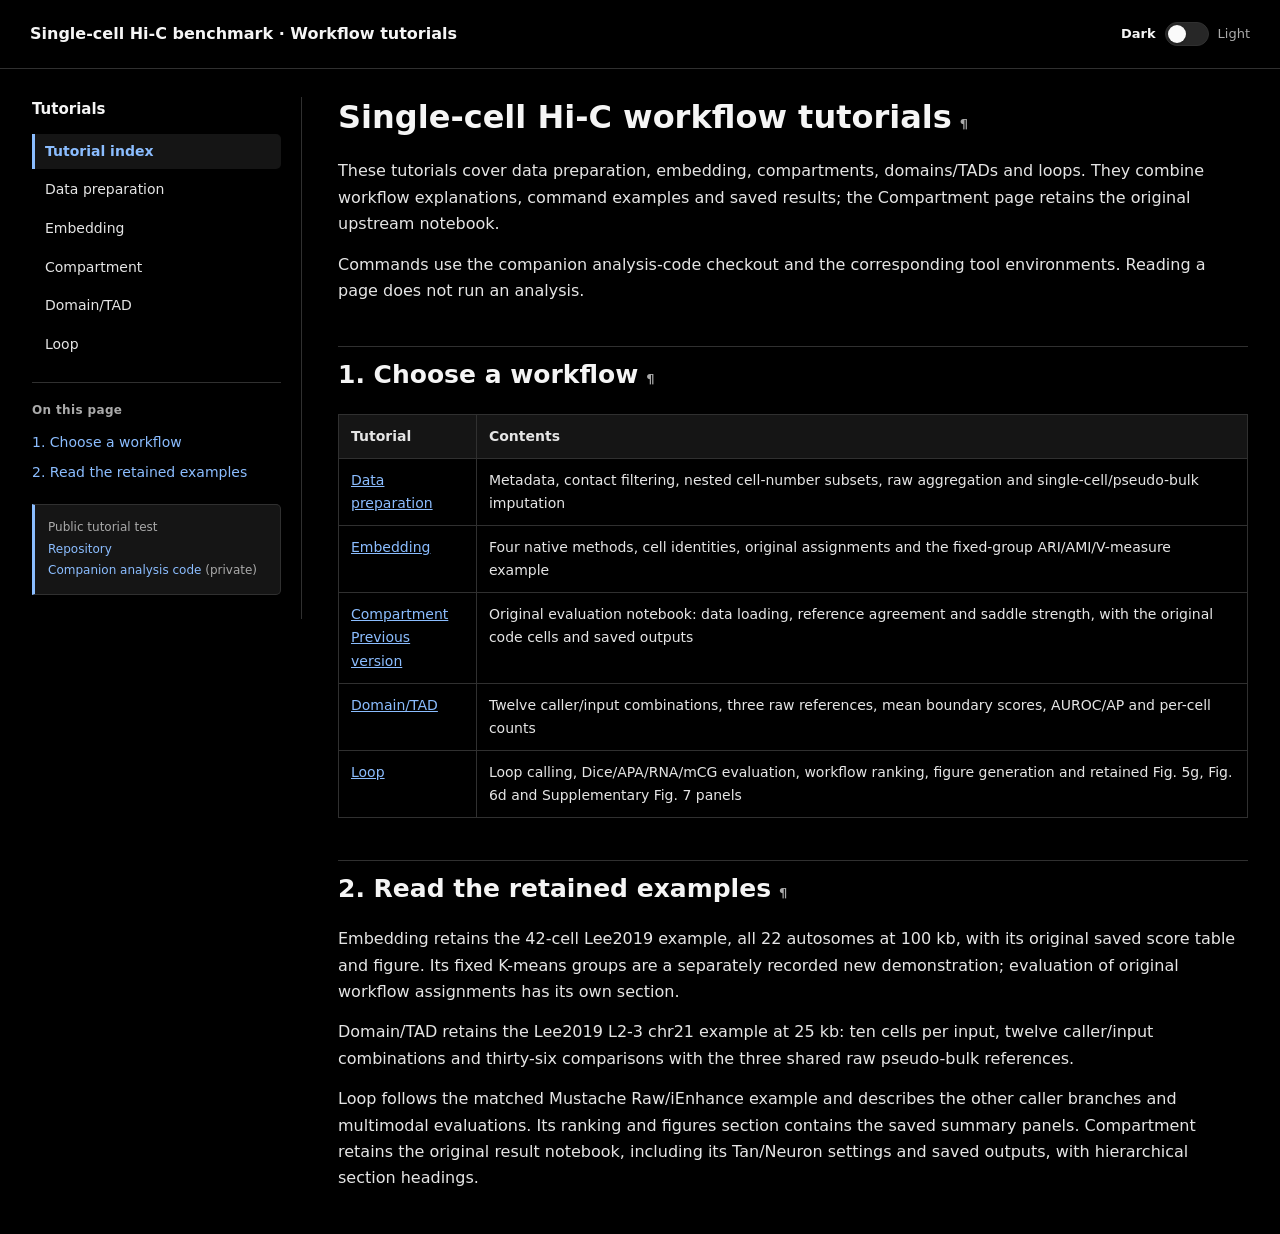
==== commit 3c586e9c: "Move project resource links beneath the left sidebar contents" ====
--- a/index.html
+++ b/index.html
@@ -99,13 +99,13 @@
 nav .toc-subsections a{font-size:13px;line-height:1.45;margin-bottom:9px}
 h3{scroll-margin-top:18px}
 .method-title{font-size:18px;font-weight:650;line-height:1.4;margin:26px 0 12px;scroll-margin-top:18px}
-</style><link data-tutorial-theme="system" href="assets/theme.css?v=c4c3e50df51a" rel="stylesheet"/><script data-tutorial-theme-script="true" src="assets/theme.js?v=5e6405cc1496"></script><link href="assets/sidebar.css?v=be8e6513cf1a" rel="stylesheet"/><script defer="" src="assets/sidebar.js?v=d603e5461e98"></script></head><body><header class="topbar"><div class="topbar-heading"><button aria-controls="tutorial-sidebar" aria-expanded="false" aria-label="Open contents" class="sidebar-toggle" id="sidebar-toggle" type="button">Contents</button><div class="brand">Single-cell Hi-C benchmark · Workflow tutorials</div><div aria-label="Color mode" class="theme-switcher" hidden="" role="group">
+</style><link data-tutorial-theme="system" href="assets/theme.css?v=c4c3e50df51a" rel="stylesheet"/><script data-tutorial-theme-script="true" src="assets/theme.js?v=5e6405cc1496"></script><link href="assets/sidebar.css?v=174067136836" rel="stylesheet"/><script defer="" src="assets/sidebar.js?v=d603e5461e98"></script></head><body><header class="topbar"><div class="topbar-heading"><button aria-controls="tutorial-sidebar" aria-expanded="false" aria-label="Open contents" class="sidebar-toggle" id="sidebar-toggle" type="button">Contents</button><div class="brand">Single-cell Hi-C benchmark · Workflow tutorials</div><div aria-label="Color mode" class="theme-switcher" hidden="" role="group">
 <span class="theme-option" data-theme-value="dark">Dark</span>
 <button aria-checked="false" aria-label="Light mode" class="theme-switch" id="theme-toggle" role="switch" title="Switch to light mode" type="button">
 <span aria-hidden="true" class="theme-switch-track"><span class="theme-switch-thumb"></span></span>
 </button>
 <span class="theme-option" data-theme-value="light">Light</span>
-</div></div></header><div class="layout"><nav aria-label="Tutorial navigation" class="tutorial-sidebar" id="tutorial-sidebar"><div class="sidebar-heading"><strong>Tutorials</strong><button aria-label="Close contents" class="sidebar-close" id="sidebar-close" type="button">×</button></div><div aria-label="Workflows" class="modules"><a aria-current="page" class="active" href="index.html">Tutorial index</a><a class="" href="tutorials/data_preparation.html">Data preparation</a><a class="" href="tutorials/embedding.html">Embedding</a><a class="" href="tutorials/compartment.html">Compartment</a><a class="" href="tutorials/tad.html">Domain/TAD</a><a class="" href="tutorials/loop.html">Loop</a></div><div class="page-toc"><strong>On this page</strong><a href="#1.-Choose-a-workflow">1. Choose a workflow</a><a href="#2.-Read-the-retained-examples">2. Read the retained examples</a></div></nav><main><p class="edition-note">Public tutorial test · <a href="https://github.com/rawandy2001-design/benchmark-tutorials">Repository</a> · <a href="https://github.com/rawandy2001-design/benchmark">Companion analysis code</a> (private)</p><div class="cell border-box-sizing text_cell rendered" id="cell-id=index-tutorial-00"><div class="prompt input_prompt">
+</div></div></header><div class="layout"><nav aria-label="Tutorial navigation" class="tutorial-sidebar" id="tutorial-sidebar"><div class="sidebar-heading"><strong>Tutorials</strong><button aria-label="Close contents" class="sidebar-close" id="sidebar-close" type="button">×</button></div><div aria-label="Workflows" class="modules"><a aria-current="page" class="active" href="index.html">Tutorial index</a><a class="" href="tutorials/data_preparation.html">Data preparation</a><a class="" href="tutorials/embedding.html">Embedding</a><a class="" href="tutorials/compartment.html">Compartment</a><a class="" href="tutorials/tad.html">Domain/TAD</a><a class="" href="tutorials/loop.html">Loop</a></div><div class="page-toc"><strong>On this page</strong><a href="#1.-Choose-a-workflow">1. Choose a workflow</a><a href="#2.-Read-the-retained-examples">2. Read the retained examples</a></div><p class="edition-note sidebar-info" id="project-links">Public tutorial test<br/><a href="https://github.com/rawandy2001-design/benchmark-tutorials">Repository</a><br/><a href="https://github.com/rawandy2001-design/benchmark">Companion analysis code</a> (private)</p></nav><main><div class="cell border-box-sizing text_cell rendered" id="cell-id=index-tutorial-00"><div class="prompt input_prompt">
 </div><div class="inner_cell">
 <div class="text_cell_render border-box-sizing rendered_html"><h1 id="Single-cell-Hi-C-workflow-tutorials">Single-cell Hi-C workflow tutorials<a class="anchor-link" href="#Single-cell-Hi-C-workflow-tutorials">¶</a></h1><p>These tutorials cover data preparation, embedding, compartments, domains/TADs and loops. They combine workflow explanations, command examples and saved results; the Compartment page retains the original upstream notebook.</p>
 <p>Commands use the companion analysis-code checkout and the corresponding tool environments. Reading a page does not run an analysis.</p>
--- a/assets/sidebar.css
+++ b/assets/sidebar.css
@@ -162,3 +162,25 @@
   :root[data-sidebar-open="true"],
   :root[data-sidebar-open="true"] body { overflow: visible; }
 }
+
+/* Project resources sit beneath the page contents in the left sidebar. */
+.tutorial-sidebar .sidebar-info {
+  margin: 22px 0 0;
+  padding: 12px 13px;
+  border: 1px solid var(--border, #dae2ec);
+  border-left: 3px solid var(--link, #2463a0);
+  border-radius: 0 5px 5px 0;
+  background: var(--surface, #eff4fa);
+  color: var(--muted, #5b6c80);
+  font-size: 12px;
+  line-height: 1.8;
+  overflow-wrap: anywhere;
+}
+.tutorial-sidebar .sidebar-info a {
+  display: inline;
+  margin: 0;
+  color: var(--link, #2463a0);
+  line-height: inherit;
+  text-decoration: none;
+}
+.tutorial-sidebar .sidebar-info a:hover { text-decoration: underline; }
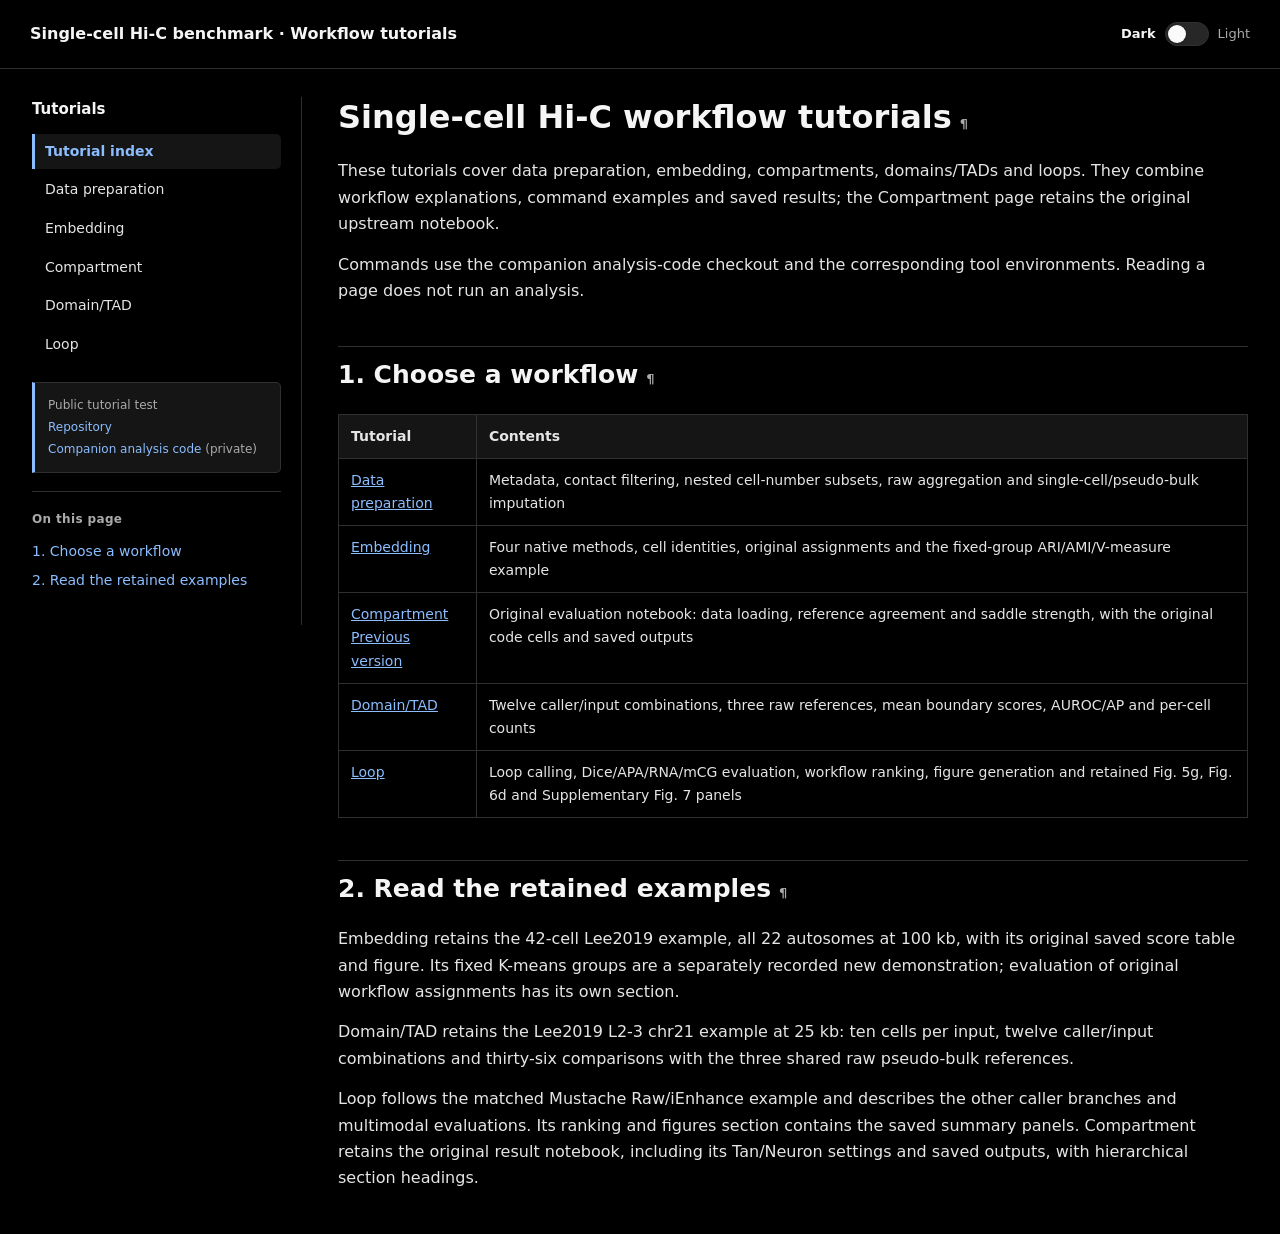
==== commit 22abf7a7: "Place project repository links directly below the workflow navigation" ====
--- a/index.html
+++ b/index.html
@@ -99,13 +99,13 @@
 nav .toc-subsections a{font-size:13px;line-height:1.45;margin-bottom:9px}
 h3{scroll-margin-top:18px}
 .method-title{font-size:18px;font-weight:650;line-height:1.4;margin:26px 0 12px;scroll-margin-top:18px}
-</style><link data-tutorial-theme="system" href="assets/theme.css?v=c4c3e50df51a" rel="stylesheet"/><script data-tutorial-theme-script="true" src="assets/theme.js?v=5e6405cc1496"></script><link href="assets/sidebar.css?v=174067136836" rel="stylesheet"/><script defer="" src="assets/sidebar.js?v=d603e5461e98"></script></head><body><header class="topbar"><div class="topbar-heading"><button aria-controls="tutorial-sidebar" aria-expanded="false" aria-label="Open contents" class="sidebar-toggle" id="sidebar-toggle" type="button">Contents</button><div class="brand">Single-cell Hi-C benchmark · Workflow tutorials</div><div aria-label="Color mode" class="theme-switcher" hidden="" role="group">
+</style><link data-tutorial-theme="system" href="assets/theme.css?v=c4c3e50df51a" rel="stylesheet"/><script data-tutorial-theme-script="true" src="assets/theme.js?v=5e6405cc1496"></script><link href="assets/sidebar.css?v=5735fe25d9f6" rel="stylesheet"/><script defer="" src="assets/sidebar.js?v=d603e5461e98"></script></head><body><header class="topbar"><div class="topbar-heading"><button aria-controls="tutorial-sidebar" aria-expanded="false" aria-label="Open contents" class="sidebar-toggle" id="sidebar-toggle" type="button">Contents</button><div class="brand">Single-cell Hi-C benchmark · Workflow tutorials</div><div aria-label="Color mode" class="theme-switcher" hidden="" role="group">
 <span class="theme-option" data-theme-value="dark">Dark</span>
 <button aria-checked="false" aria-label="Light mode" class="theme-switch" id="theme-toggle" role="switch" title="Switch to light mode" type="button">
 <span aria-hidden="true" class="theme-switch-track"><span class="theme-switch-thumb"></span></span>
 </button>
 <span class="theme-option" data-theme-value="light">Light</span>
-</div></div></header><div class="layout"><nav aria-label="Tutorial navigation" class="tutorial-sidebar" id="tutorial-sidebar"><div class="sidebar-heading"><strong>Tutorials</strong><button aria-label="Close contents" class="sidebar-close" id="sidebar-close" type="button">×</button></div><div aria-label="Workflows" class="modules"><a aria-current="page" class="active" href="index.html">Tutorial index</a><a class="" href="tutorials/data_preparation.html">Data preparation</a><a class="" href="tutorials/embedding.html">Embedding</a><a class="" href="tutorials/compartment.html">Compartment</a><a class="" href="tutorials/tad.html">Domain/TAD</a><a class="" href="tutorials/loop.html">Loop</a></div><div class="page-toc"><strong>On this page</strong><a href="#1.-Choose-a-workflow">1. Choose a workflow</a><a href="#2.-Read-the-retained-examples">2. Read the retained examples</a></div><p class="edition-note sidebar-info" id="project-links">Public tutorial test<br/><a href="https://github.com/rawandy2001-design/benchmark-tutorials">Repository</a><br/><a href="https://github.com/rawandy2001-design/benchmark">Companion analysis code</a> (private)</p></nav><main><div class="cell border-box-sizing text_cell rendered" id="cell-id=index-tutorial-00"><div class="prompt input_prompt">
+</div></div></header><div class="layout"><nav aria-label="Tutorial navigation" class="tutorial-sidebar" id="tutorial-sidebar"><div class="sidebar-heading"><strong>Tutorials</strong><button aria-label="Close contents" class="sidebar-close" id="sidebar-close" type="button">×</button></div><div aria-label="Workflows" class="modules"><a aria-current="page" class="active" href="index.html">Tutorial index</a><a class="" href="tutorials/data_preparation.html">Data preparation</a><a class="" href="tutorials/embedding.html">Embedding</a><a class="" href="tutorials/compartment.html">Compartment</a><a class="" href="tutorials/tad.html">Domain/TAD</a><a class="" href="tutorials/loop.html">Loop</a></div><p class="edition-note sidebar-info" id="project-links">Public tutorial test<br/><a href="https://github.com/rawandy2001-design/benchmark-tutorials">Repository</a><br/><a href="https://github.com/rawandy2001-design/benchmark">Companion analysis code</a> (private)</p><div class="page-toc"><strong>On this page</strong><a href="#1.-Choose-a-workflow">1. Choose a workflow</a><a href="#2.-Read-the-retained-examples">2. Read the retained examples</a></div></nav><main><div class="cell border-box-sizing text_cell rendered" id="cell-id=index-tutorial-00"><div class="prompt input_prompt">
 </div><div class="inner_cell">
 <div class="text_cell_render border-box-sizing rendered_html"><h1 id="Single-cell-Hi-C-workflow-tutorials">Single-cell Hi-C workflow tutorials<a class="anchor-link" href="#Single-cell-Hi-C-workflow-tutorials">¶</a></h1><p>These tutorials cover data preparation, embedding, compartments, domains/TADs and loops. They combine workflow explanations, command examples and saved results; the Compartment page retains the original upstream notebook.</p>
 <p>Commands use the companion analysis-code checkout and the corresponding tool environments. Reading a page does not run an analysis.</p>
--- a/assets/sidebar.css
+++ b/assets/sidebar.css
@@ -163,9 +163,9 @@
   :root[data-sidebar-open="true"] body { overflow: visible; }
 }
 
-/* Project resources sit beneath the page contents in the left sidebar. */
+/* Project resources follow the workflow links, above the page contents. */
 .tutorial-sidebar .sidebar-info {
-  margin: 22px 0 0;
+  margin: 0 0 18px;
   padding: 12px 13px;
   border: 1px solid var(--border, #dae2ec);
   border-left: 3px solid var(--link, #2463a0);
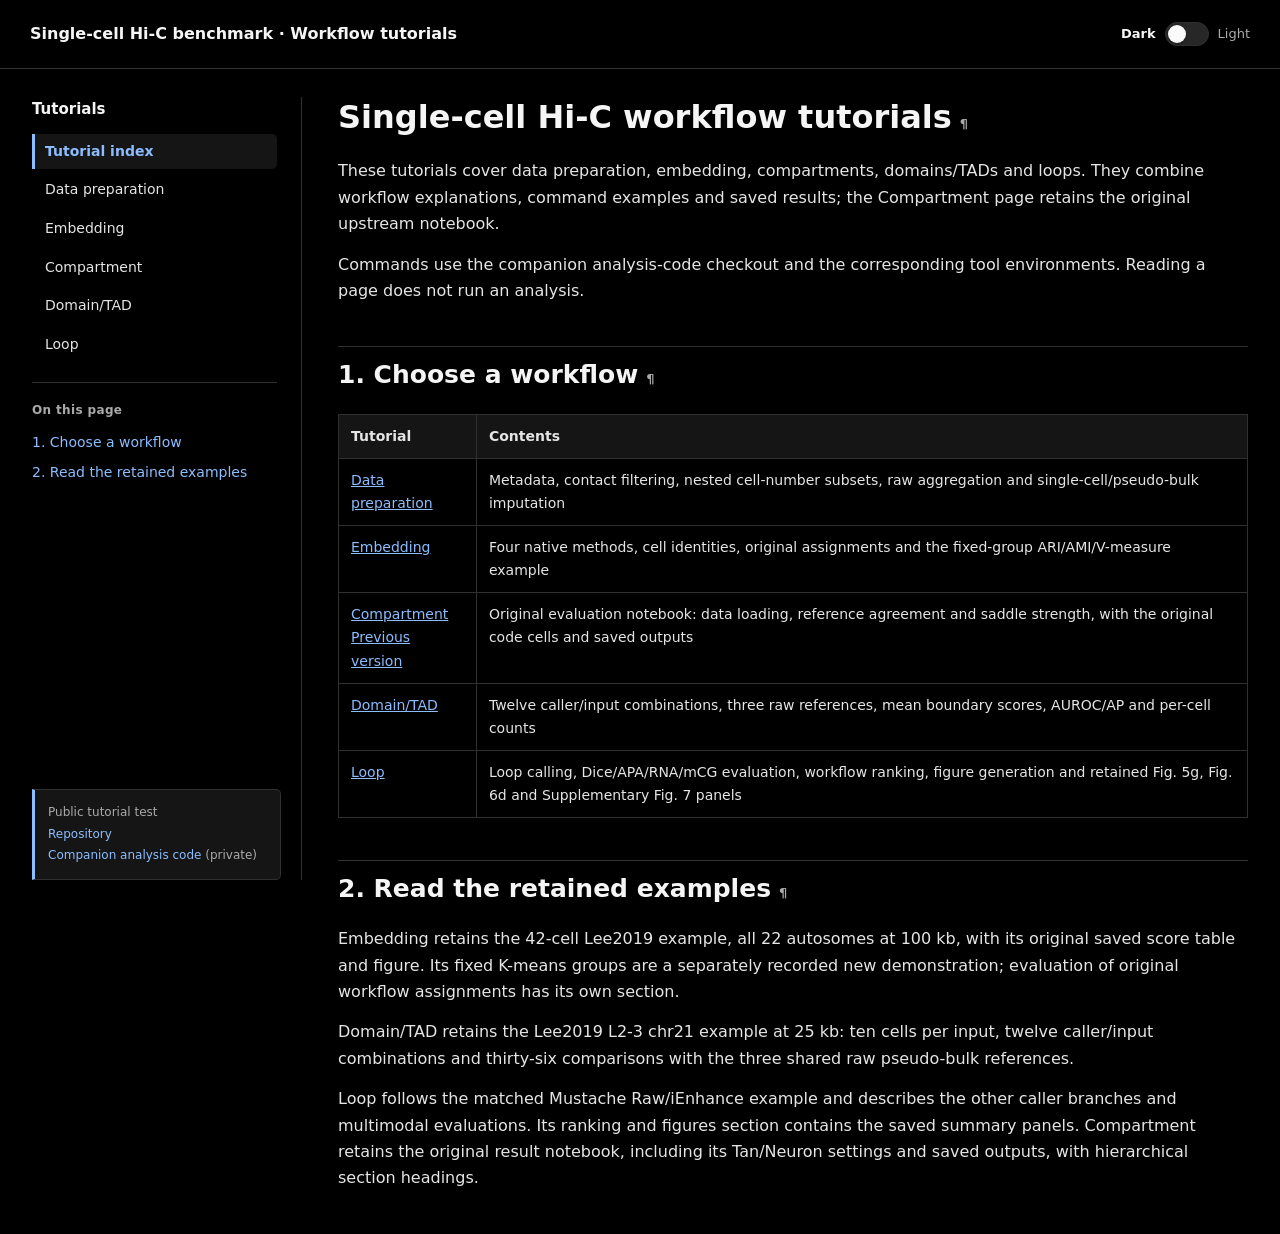
==== commit 6fac570a: "Pin project links to the sidebar bottom with a separate scrolling directory" ====
--- a/index.html
+++ b/index.html
@@ -99,13 +99,13 @@
 nav .toc-subsections a{font-size:13px;line-height:1.45;margin-bottom:9px}
 h3{scroll-margin-top:18px}
 .method-title{font-size:18px;font-weight:650;line-height:1.4;margin:26px 0 12px;scroll-margin-top:18px}
-</style><link data-tutorial-theme="system" href="assets/theme.css?v=c4c3e50df51a" rel="stylesheet"/><script data-tutorial-theme-script="true" src="assets/theme.js?v=5e6405cc1496"></script><link href="assets/sidebar.css?v=5735fe25d9f6" rel="stylesheet"/><script defer="" src="assets/sidebar.js?v=d603e5461e98"></script></head><body><header class="topbar"><div class="topbar-heading"><button aria-controls="tutorial-sidebar" aria-expanded="false" aria-label="Open contents" class="sidebar-toggle" id="sidebar-toggle" type="button">Contents</button><div class="brand">Single-cell Hi-C benchmark · Workflow tutorials</div><div aria-label="Color mode" class="theme-switcher" hidden="" role="group">
+</style><link data-tutorial-theme="system" href="assets/theme.css?v=c4c3e50df51a" rel="stylesheet"/><script data-tutorial-theme-script="true" src="assets/theme.js?v=5e6405cc1496"></script><link href="assets/sidebar.css?v=1b6aecddd9f1" rel="stylesheet"/><script defer="" src="assets/sidebar.js?v=3472117f370d"></script></head><body><header class="topbar"><div class="topbar-heading"><button aria-controls="tutorial-sidebar" aria-expanded="false" aria-label="Open contents" class="sidebar-toggle" id="sidebar-toggle" type="button">Contents</button><div class="brand">Single-cell Hi-C benchmark · Workflow tutorials</div><div aria-label="Color mode" class="theme-switcher" hidden="" role="group">
 <span class="theme-option" data-theme-value="dark">Dark</span>
 <button aria-checked="false" aria-label="Light mode" class="theme-switch" id="theme-toggle" role="switch" title="Switch to light mode" type="button">
 <span aria-hidden="true" class="theme-switch-track"><span class="theme-switch-thumb"></span></span>
 </button>
 <span class="theme-option" data-theme-value="light">Light</span>
-</div></div></header><div class="layout"><nav aria-label="Tutorial navigation" class="tutorial-sidebar" id="tutorial-sidebar"><div class="sidebar-heading"><strong>Tutorials</strong><button aria-label="Close contents" class="sidebar-close" id="sidebar-close" type="button">×</button></div><div aria-label="Workflows" class="modules"><a aria-current="page" class="active" href="index.html">Tutorial index</a><a class="" href="tutorials/data_preparation.html">Data preparation</a><a class="" href="tutorials/embedding.html">Embedding</a><a class="" href="tutorials/compartment.html">Compartment</a><a class="" href="tutorials/tad.html">Domain/TAD</a><a class="" href="tutorials/loop.html">Loop</a></div><p class="edition-note sidebar-info" id="project-links">Public tutorial test<br/><a href="https://github.com/rawandy2001-design/benchmark-tutorials">Repository</a><br/><a href="https://github.com/rawandy2001-design/benchmark">Companion analysis code</a> (private)</p><div class="page-toc"><strong>On this page</strong><a href="#1.-Choose-a-workflow">1. Choose a workflow</a><a href="#2.-Read-the-retained-examples">2. Read the retained examples</a></div></nav><main><div class="cell border-box-sizing text_cell rendered" id="cell-id=index-tutorial-00"><div class="prompt input_prompt">
+</div></div></header><div class="layout"><nav aria-label="Tutorial navigation" class="tutorial-sidebar" id="tutorial-sidebar"><div class="sidebar-heading"><strong>Tutorials</strong><button aria-label="Close contents" class="sidebar-close" id="sidebar-close" type="button">×</button></div><div class="sidebar-scroll"><div aria-label="Workflows" class="modules"><a aria-current="page" class="active" href="index.html">Tutorial index</a><a class="" href="tutorials/data_preparation.html">Data preparation</a><a class="" href="tutorials/embedding.html">Embedding</a><a class="" href="tutorials/compartment.html">Compartment</a><a class="" href="tutorials/tad.html">Domain/TAD</a><a class="" href="tutorials/loop.html">Loop</a></div><div class="page-toc"><strong>On this page</strong><a href="#1.-Choose-a-workflow">1. Choose a workflow</a><a href="#2.-Read-the-retained-examples">2. Read the retained examples</a></div></div><p class="edition-note sidebar-info" id="project-links">Public tutorial test<br/><a href="https://github.com/rawandy2001-design/benchmark-tutorials">Repository</a><br/><a href="https://github.com/rawandy2001-design/benchmark">Companion analysis code</a> (private)</p></nav><main><div class="cell border-box-sizing text_cell rendered" id="cell-id=index-tutorial-00"><div class="prompt input_prompt">
 </div><div class="inner_cell">
 <div class="text_cell_render border-box-sizing rendered_html"><h1 id="Single-cell-Hi-C-workflow-tutorials">Single-cell Hi-C workflow tutorials<a class="anchor-link" href="#Single-cell-Hi-C-workflow-tutorials">¶</a></h1><p>These tutorials cover data preparation, embedding, compartments, domains/TADs and loops. They combine workflow explanations, command examples and saved results; the Compartment page retains the original upstream notebook.</p>
 <p>Commands use the companion analysis-code checkout and the corresponding tool environments. Reading a page does not run an analysis.</p>
--- a/assets/sidebar.css
+++ b/assets/sidebar.css
@@ -10,18 +10,29 @@
   position: sticky;
   top: 20px;
   align-self: start;
+  display: flex;
+  flex-direction: column;
+  height: calc(100vh - var(--sidebar-offset, 100px) - 20px);
+  height: calc(100dvh - var(--sidebar-offset, 100px) - 20px);
   max-height: calc(100vh - 40px);
   max-height: calc(100dvh - 40px);
+  overflow: hidden;
+  border-right: 1px solid var(--border, #dae2ec);
+  border-bottom: 0;
+  padding: 0 20px 0 0;
+}
+.sidebar-scroll {
+  flex: 1 1 0;
+  min-height: 0;
   overflow-y: auto;
   overflow-x: hidden;
   overscroll-behavior: contain;
   scrollbar-width: thin;
   scrollbar-color: var(--border, #dae2ec) transparent;
-  border-right: 1px solid var(--border, #dae2ec);
-  border-bottom: 0;
-  padding: 0 20px 24px 0;
+  padding-right: 4px;
 }
 .sidebar-heading {
+  flex: 0 0 auto;
   display: flex;
   align-items: center;
   justify-content: space-between;
@@ -100,10 +111,17 @@
   /* The complete navigation remains usable if JavaScript is unavailable. */
   .tutorial-sidebar {
     position: static;
+    height: auto;
     max-height: none;
     border-right: 0;
     border-bottom: 1px solid var(--border, #dae2ec);
     padding: 0 0 20px;
+  }
+  .tutorial-sidebar .sidebar-scroll { flex: 0 0 auto; overflow: visible; }
+  :root[data-sidebar-enhanced="true"] .tutorial-sidebar .sidebar-scroll {
+    flex: 1 1 0;
+    overflow-y: auto;
+    overflow-x: hidden;
   }
   .topbar { padding: 14px 16px; }
   .topbar-heading { gap: 10px; }
@@ -163,9 +181,10 @@
   :root[data-sidebar-open="true"] body { overflow: visible; }
 }
 
-/* Project resources follow the workflow links, above the page contents. */
+/* Project links stay at the bottom while the directory scrolls above. */
 .tutorial-sidebar .sidebar-info {
-  margin: 0 0 18px;
+  flex: 0 0 auto;
+  margin: 16px 0 0;
   padding: 12px 13px;
   border: 1px solid var(--border, #dae2ec);
   border-left: 3px solid var(--link, #2463a0);
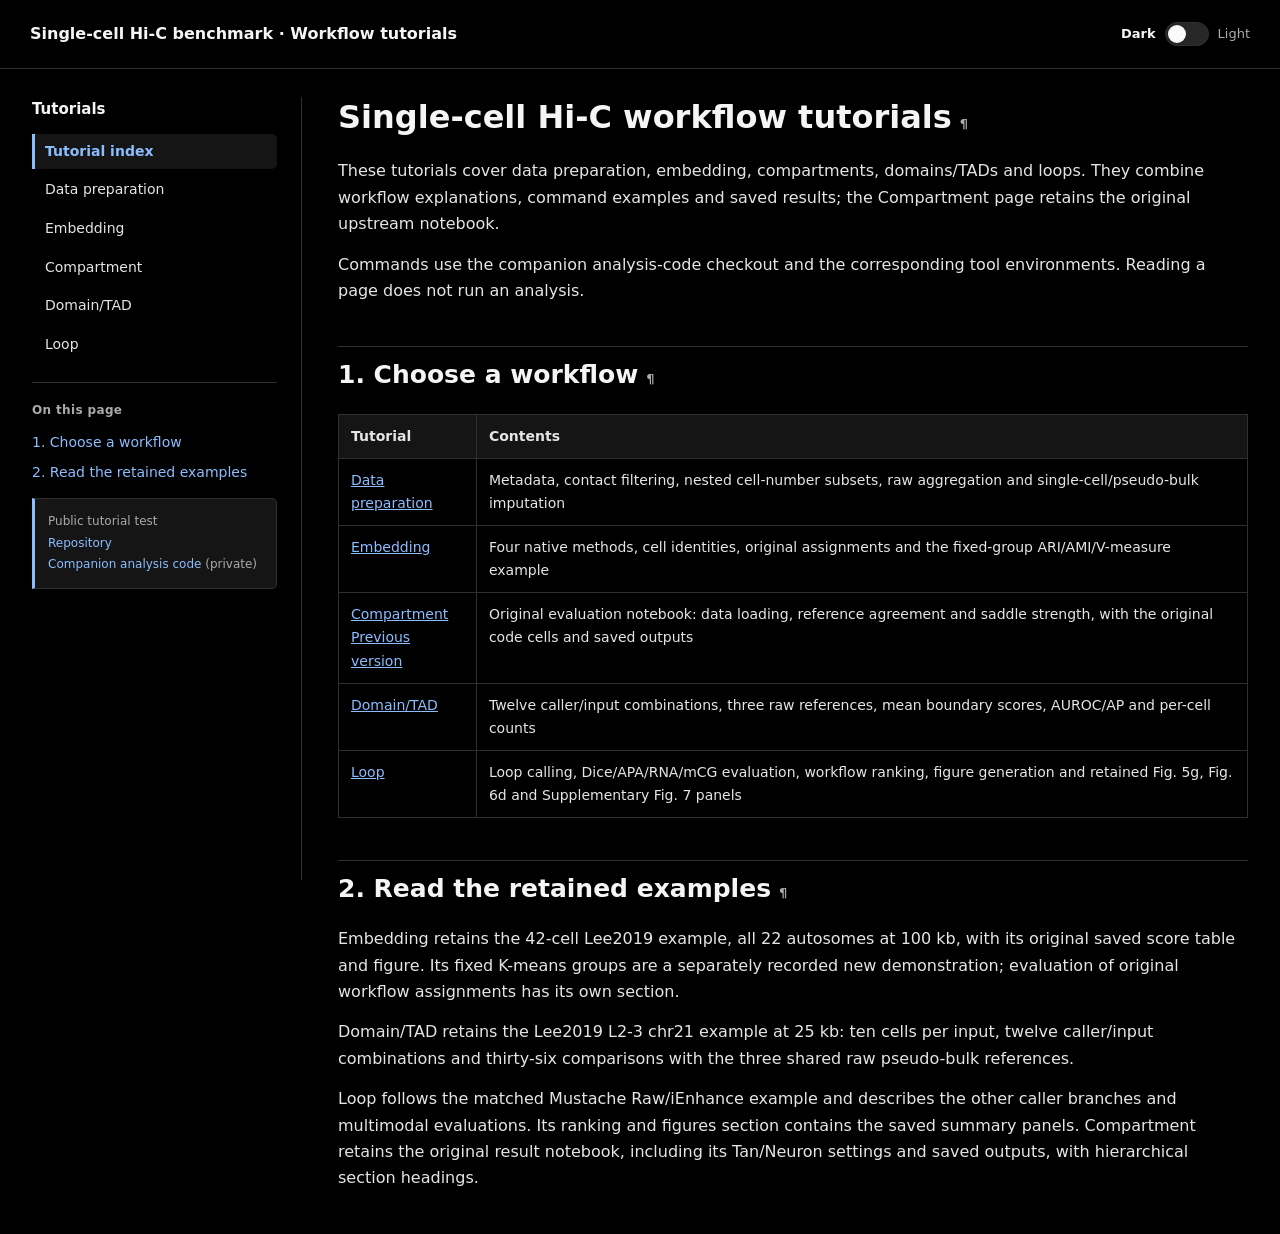
==== commit 0b1ca93f: "Place project links after On this page in the scrolling sidebar" ====
--- a/index.html
+++ b/index.html
@@ -99,13 +99,13 @@
 nav .toc-subsections a{font-size:13px;line-height:1.45;margin-bottom:9px}
 h3{scroll-margin-top:18px}
 .method-title{font-size:18px;font-weight:650;line-height:1.4;margin:26px 0 12px;scroll-margin-top:18px}
-</style><link data-tutorial-theme="system" href="assets/theme.css?v=c4c3e50df51a" rel="stylesheet"/><script data-tutorial-theme-script="true" src="assets/theme.js?v=5e6405cc1496"></script><link href="assets/sidebar.css?v=1b6aecddd9f1" rel="stylesheet"/><script defer="" src="assets/sidebar.js?v=3472117f370d"></script></head><body><header class="topbar"><div class="topbar-heading"><button aria-controls="tutorial-sidebar" aria-expanded="false" aria-label="Open contents" class="sidebar-toggle" id="sidebar-toggle" type="button">Contents</button><div class="brand">Single-cell Hi-C benchmark · Workflow tutorials</div><div aria-label="Color mode" class="theme-switcher" hidden="" role="group">
+</style><link data-tutorial-theme="system" href="assets/theme.css?v=c4c3e50df51a" rel="stylesheet"/><script data-tutorial-theme-script="true" src="assets/theme.js?v=5e6405cc1496"></script><link href="assets/sidebar.css?v=b64b4bb9971e" rel="stylesheet"/><script defer="" src="assets/sidebar.js?v=3472117f370d"></script></head><body><header class="topbar"><div class="topbar-heading"><button aria-controls="tutorial-sidebar" aria-expanded="false" aria-label="Open contents" class="sidebar-toggle" id="sidebar-toggle" type="button">Contents</button><div class="brand">Single-cell Hi-C benchmark · Workflow tutorials</div><div aria-label="Color mode" class="theme-switcher" hidden="" role="group">
 <span class="theme-option" data-theme-value="dark">Dark</span>
 <button aria-checked="false" aria-label="Light mode" class="theme-switch" id="theme-toggle" role="switch" title="Switch to light mode" type="button">
 <span aria-hidden="true" class="theme-switch-track"><span class="theme-switch-thumb"></span></span>
 </button>
 <span class="theme-option" data-theme-value="light">Light</span>
-</div></div></header><div class="layout"><nav aria-label="Tutorial navigation" class="tutorial-sidebar" id="tutorial-sidebar"><div class="sidebar-heading"><strong>Tutorials</strong><button aria-label="Close contents" class="sidebar-close" id="sidebar-close" type="button">×</button></div><div class="sidebar-scroll"><div aria-label="Workflows" class="modules"><a aria-current="page" class="active" href="index.html">Tutorial index</a><a class="" href="tutorials/data_preparation.html">Data preparation</a><a class="" href="tutorials/embedding.html">Embedding</a><a class="" href="tutorials/compartment.html">Compartment</a><a class="" href="tutorials/tad.html">Domain/TAD</a><a class="" href="tutorials/loop.html">Loop</a></div><div class="page-toc"><strong>On this page</strong><a href="#1.-Choose-a-workflow">1. Choose a workflow</a><a href="#2.-Read-the-retained-examples">2. Read the retained examples</a></div></div><p class="edition-note sidebar-info" id="project-links">Public tutorial test<br/><a href="https://github.com/rawandy2001-design/benchmark-tutorials">Repository</a><br/><a href="https://github.com/rawandy2001-design/benchmark">Companion analysis code</a> (private)</p></nav><main><div class="cell border-box-sizing text_cell rendered" id="cell-id=index-tutorial-00"><div class="prompt input_prompt">
+</div></div></header><div class="layout"><nav aria-label="Tutorial navigation" class="tutorial-sidebar" id="tutorial-sidebar"><div class="sidebar-heading"><strong>Tutorials</strong><button aria-label="Close contents" class="sidebar-close" id="sidebar-close" type="button">×</button></div><div class="sidebar-scroll"><div aria-label="Workflows" class="modules"><a aria-current="page" class="active" href="index.html">Tutorial index</a><a class="" href="tutorials/data_preparation.html">Data preparation</a><a class="" href="tutorials/embedding.html">Embedding</a><a class="" href="tutorials/compartment.html">Compartment</a><a class="" href="tutorials/tad.html">Domain/TAD</a><a class="" href="tutorials/loop.html">Loop</a></div><div class="page-toc"><strong>On this page</strong><a href="#1.-Choose-a-workflow">1. Choose a workflow</a><a href="#2.-Read-the-retained-examples">2. Read the retained examples</a></div><p class="edition-note sidebar-info" id="project-links">Public tutorial test<br/><a href="https://github.com/rawandy2001-design/benchmark-tutorials">Repository</a><br/><a href="https://github.com/rawandy2001-design/benchmark">Companion analysis code</a> (private)</p></div></nav><main><div class="cell border-box-sizing text_cell rendered" id="cell-id=index-tutorial-00"><div class="prompt input_prompt">
 </div><div class="inner_cell">
 <div class="text_cell_render border-box-sizing rendered_html"><h1 id="Single-cell-Hi-C-workflow-tutorials">Single-cell Hi-C workflow tutorials<a class="anchor-link" href="#Single-cell-Hi-C-workflow-tutorials">¶</a></h1><p>These tutorials cover data preparation, embedding, compartments, domains/TADs and loops. They combine workflow explanations, command examples and saved results; the Compartment page retains the original upstream notebook.</p>
 <p>Commands use the companion analysis-code checkout and the corresponding tool environments. Reading a page does not run an analysis.</p>
--- a/assets/sidebar.css
+++ b/assets/sidebar.css
@@ -181,7 +181,7 @@
   :root[data-sidebar-open="true"] body { overflow: visible; }
 }
 
-/* Project links stay at the bottom while the directory scrolls above. */
+/* Project resources follow On this page in the same scrolling directory. */
 .tutorial-sidebar .sidebar-info {
   flex: 0 0 auto;
   margin: 16px 0 0;
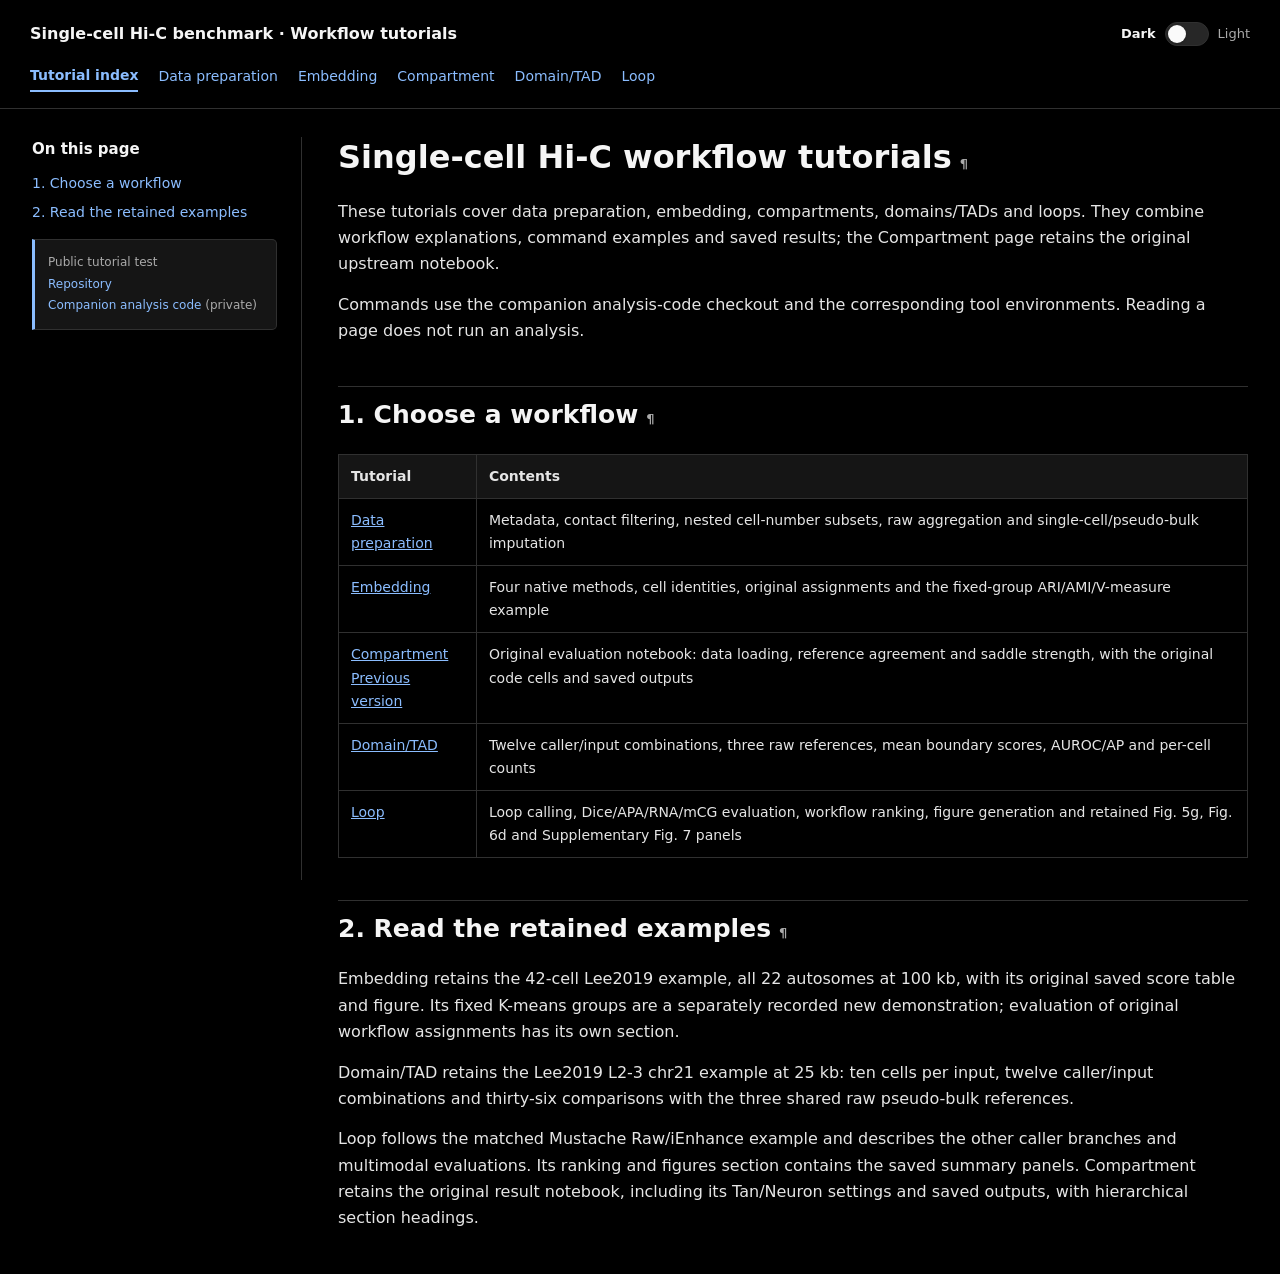
==== commit d855548f: "Restore horizontal tutorial navigation and retain the left page contents" ====
--- a/index.html
+++ b/index.html
@@ -99,13 +99,13 @@
 nav .toc-subsections a{font-size:13px;line-height:1.45;margin-bottom:9px}
 h3{scroll-margin-top:18px}
 .method-title{font-size:18px;font-weight:650;line-height:1.4;margin:26px 0 12px;scroll-margin-top:18px}
-</style><link data-tutorial-theme="system" href="assets/theme.css?v=c4c3e50df51a" rel="stylesheet"/><script data-tutorial-theme-script="true" src="assets/theme.js?v=5e6405cc1496"></script><link href="assets/sidebar.css?v=b64b4bb9971e" rel="stylesheet"/><script defer="" src="assets/sidebar.js?v=3472117f370d"></script></head><body><header class="topbar"><div class="topbar-heading"><button aria-controls="tutorial-sidebar" aria-expanded="false" aria-label="Open contents" class="sidebar-toggle" id="sidebar-toggle" type="button">Contents</button><div class="brand">Single-cell Hi-C benchmark · Workflow tutorials</div><div aria-label="Color mode" class="theme-switcher" hidden="" role="group">
+</style><link data-tutorial-theme="system" href="assets/theme.css?v=c4c3e50df51a" rel="stylesheet"/><script data-tutorial-theme-script="true" src="assets/theme.js?v=5e6405cc1496"></script><link href="assets/sidebar.css?v=e2e23b9b0a79" rel="stylesheet"/><script defer="" src="assets/sidebar.js?v=3472117f370d"></script></head><body><header class="topbar"><div class="topbar-heading"><button aria-controls="tutorial-sidebar" aria-expanded="false" aria-label="Open contents" class="sidebar-toggle" id="sidebar-toggle" type="button">Contents</button><div class="brand">Single-cell Hi-C benchmark · Workflow tutorials</div><div aria-label="Color mode" class="theme-switcher" hidden="" role="group">
 <span class="theme-option" data-theme-value="dark">Dark</span>
 <button aria-checked="false" aria-label="Light mode" class="theme-switch" id="theme-toggle" role="switch" title="Switch to light mode" type="button">
 <span aria-hidden="true" class="theme-switch-track"><span class="theme-switch-thumb"></span></span>
 </button>
 <span class="theme-option" data-theme-value="light">Light</span>
-</div></div></header><div class="layout"><nav aria-label="Tutorial navigation" class="tutorial-sidebar" id="tutorial-sidebar"><div class="sidebar-heading"><strong>Tutorials</strong><button aria-label="Close contents" class="sidebar-close" id="sidebar-close" type="button">×</button></div><div class="sidebar-scroll"><div aria-label="Workflows" class="modules"><a aria-current="page" class="active" href="index.html">Tutorial index</a><a class="" href="tutorials/data_preparation.html">Data preparation</a><a class="" href="tutorials/embedding.html">Embedding</a><a class="" href="tutorials/compartment.html">Compartment</a><a class="" href="tutorials/tad.html">Domain/TAD</a><a class="" href="tutorials/loop.html">Loop</a></div><div class="page-toc"><strong>On this page</strong><a href="#1.-Choose-a-workflow">1. Choose a workflow</a><a href="#2.-Read-the-retained-examples">2. Read the retained examples</a></div><p class="edition-note sidebar-info" id="project-links">Public tutorial test<br/><a href="https://github.com/rawandy2001-design/benchmark-tutorials">Repository</a><br/><a href="https://github.com/rawandy2001-design/benchmark">Companion analysis code</a> (private)</p></div></nav><main><div class="cell border-box-sizing text_cell rendered" id="cell-id=index-tutorial-00"><div class="prompt input_prompt">
+</div></div><div aria-label="Tutorials" class="modules" role="navigation"><a aria-current="page" class="active" href="index.html">Tutorial index</a><a class="" href="tutorials/data_preparation.html">Data preparation</a><a class="" href="tutorials/embedding.html">Embedding</a><a class="" href="tutorials/compartment.html">Compartment</a><a class="" href="tutorials/tad.html">Domain/TAD</a><a class="" href="tutorials/loop.html">Loop</a></div></header><div class="layout"><nav aria-label="On this page" class="tutorial-sidebar" id="tutorial-sidebar"><div class="sidebar-heading"><strong>On this page</strong><button aria-label="Close contents" class="sidebar-close" id="sidebar-close" type="button">×</button></div><div class="sidebar-scroll"><div class="page-toc"><a href="#1.-Choose-a-workflow">1. Choose a workflow</a><a href="#2.-Read-the-retained-examples">2. Read the retained examples</a></div><p class="edition-note sidebar-info" id="project-links">Public tutorial test<br/><a href="https://github.com/rawandy2001-design/benchmark-tutorials">Repository</a><br/><a href="https://github.com/rawandy2001-design/benchmark">Companion analysis code</a> (private)</p></div></nav><main><div class="cell border-box-sizing text_cell rendered" id="cell-id=index-tutorial-00"><div class="prompt input_prompt">
 </div><div class="inner_cell">
 <div class="text_cell_render border-box-sizing rendered_html"><h1 id="Single-cell-Hi-C-workflow-tutorials">Single-cell Hi-C workflow tutorials<a class="anchor-link" href="#Single-cell-Hi-C-workflow-tutorials">¶</a></h1><p>These tutorials cover data preparation, embedding, compartments, domains/TADs and loops. They combine workflow explanations, command examples and saved results; the Compartment page retains the original upstream notebook.</p>
 <p>Commands use the companion analysis-code checkout and the corresponding tool environments. Reading a page does not run an analysis.</p>
--- a/assets/sidebar.css
+++ b/assets/sidebar.css
@@ -41,45 +41,7 @@
   color: var(--heading, #173653);
 }
 .sidebar-heading strong { margin: 0; font-size: 15px; }
-.tutorial-sidebar .modules {
-  display: grid;
-  gap: 3px;
-  margin: 0;
-  padding-bottom: 20px;
-}
-.tutorial-sidebar .modules a {
-  margin: 0;
-  padding: 8px 10px;
-  border-left: 3px solid transparent;
-  border-bottom: 0;
-  border-radius: 0 5px 5px 0;
-  color: var(--text, #243347);
-  line-height: 1.4;
-}
-.tutorial-sidebar .modules a:hover,
-.tutorial-sidebar .modules a:focus-visible {
-  background: var(--surface, #eff4fa);
-}
-.tutorial-sidebar .modules .active,
-.tutorial-sidebar .modules .current-section {
-  border-left-color: var(--link, #2463a0);
-  background: var(--surface, #eff4fa);
-  color: var(--link, #2463a0);
-  font-weight: 650;
-}
-.page-toc, .sidebar-versions {
-  border-top: 1px solid var(--border, #dae2ec);
-  padding-top: 18px;
-}
-.page-toc > strong, .sidebar-versions > strong {
-  color: var(--muted, #5b6c80);
-  font-size: 12px;
-  font-weight: 650;
-  letter-spacing: .03em;
-  margin-bottom: 12px;
-}
-.sidebar-versions { margin-bottom: 18px; }
-.sidebar-versions .modules { padding-bottom: 0; }
+.page-toc { border-top: 0; padding-top: 0; }
 .page-toc a { overflow-wrap: anywhere; }
 .topbar-heading {
   display: flex;
@@ -203,3 +165,28 @@
   text-decoration: none;
 }
 .tutorial-sidebar .sidebar-info a:hover { text-decoration: underline; }
+
+/* Workflow navigation runs horizontally below the page title. */
+.topbar > .modules {
+  display: flex;
+  flex-wrap: wrap;
+  align-items: center;
+  gap: 8px 20px;
+  margin-top: 12px;
+}
+.topbar .modules a { display: inline-block; margin: 0; }
+.topbar .modules .current-section {
+  font-weight: 700;
+  border-bottom: 2px solid var(--link, #2463a0);
+}
+.edition-navigation {
+  display: flex;
+  flex-wrap: wrap;
+  align-items: baseline;
+  gap: 6px 16px;
+  margin-top: 10px;
+  color: var(--muted, #5b6c80);
+  font-size: 13px;
+}
+.edition-navigation > strong { font-size: 12px; }
+.edition-navigation .modules { margin: 0; gap: 8px 16px; }
